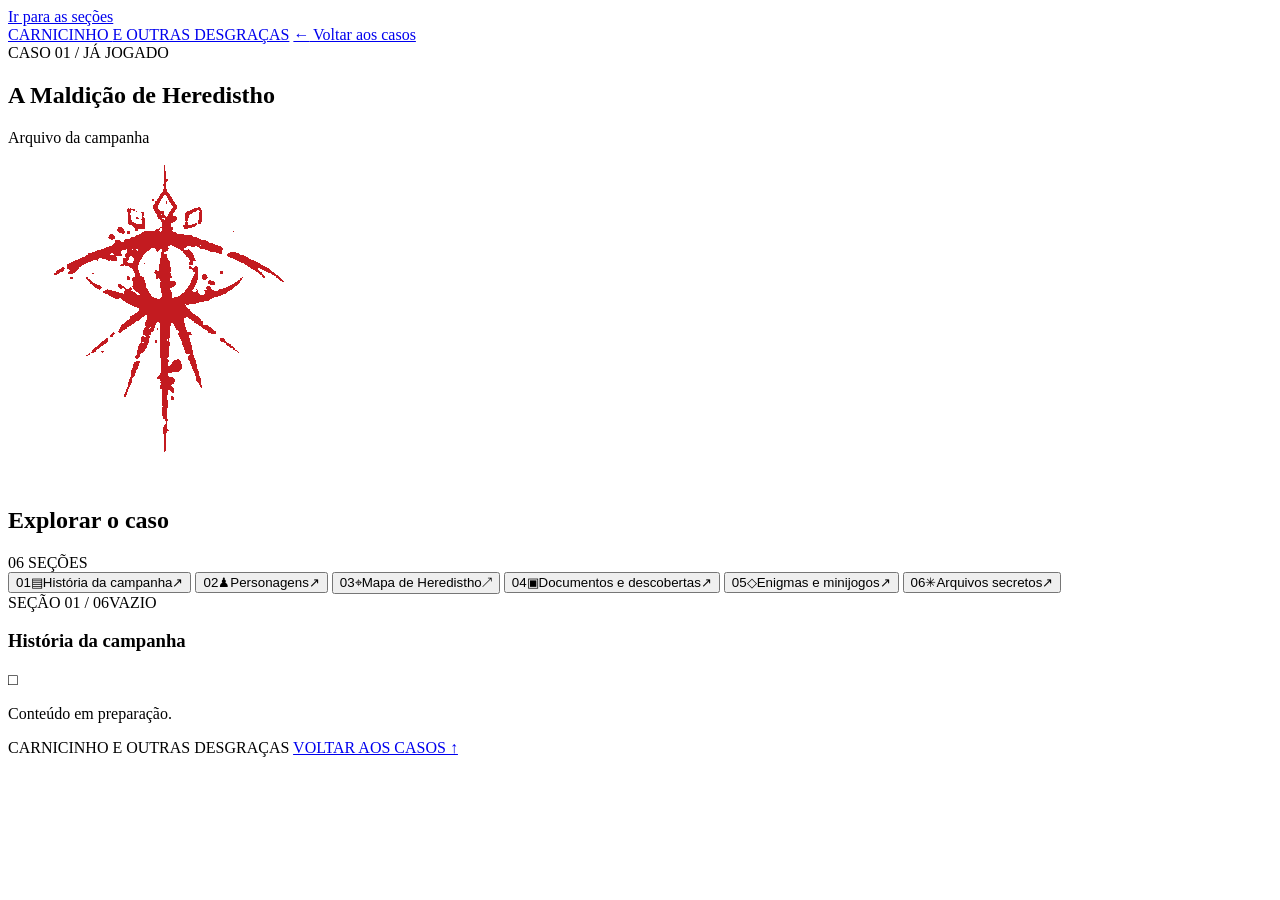
==== heredistho.html @ 61d7c294 "feat: add empty interactive Heredistho sections" ====
<!doctype html>
<html lang="pt-BR">
<head>
  <meta charset="utf-8">
  <meta name="viewport" content="width=device-width,initial-scale=1">
  <meta name="theme-color" content="#080808">
  <meta name="description" content="A Maldição de Heredistho no Carnicinho e Outras Desgraças.">
  <title>A Maldição de Heredistho | Carnicinho e Outras Desgraças</title>
  <link rel="preconnect" href="https://fonts.googleapis.com">
  <link rel="preconnect" href="https://fonts.gstatic.com" crossorigin>
  <link href="https://fonts.googleapis.com/css2?family=DM+Sans:wght@400;500;600;700;800&family=Pixelify+Sans:wght@400;500;600;700&display=swap" rel="stylesheet">
  <link rel="stylesheet" href="heredistho.css?v=1">
  <script src="heredistho.js?v=1" defer></script>
</head>
<body>
<a href="#arquivo" class="skip-link">Ir para as seções</a>
<div class="pixel-pattern" aria-hidden="true"></div>
<div class="site">
  <header class="site-header">
    <a class="brand" href="index.html" aria-label="Carnicinho e Outras Desgraças, página inicial">CARNICINHO <span class="brand-small">E OUTRAS DESGRAÇAS</span></a>
    <a href="index.html#casos" class="back-link"><span aria-hidden="true">←</span> Voltar aos casos</a>
  </header>

  <main>
    <section class="case-hero" aria-labelledby="case-title">
      <div class="case-hero-copy">
        <span class="overline"><span class="red-square" aria-hidden="true"></span> CASO 01 <span class="status-separator">/</span> JÁ JOGADO</span>
        <h1 id="case-title">A Maldição de <span>Heredistho</span></h1>
        <p class="hero-subline">Arquivo da campanha</p>
      </div>
      <div class="case-hero-symbol">
        <img src="[data-uri]" width="303" height="320" alt="Símbolo vermelho de A Maldição de Heredistho">
      </div>
    </section>

    <section class="archive" id="arquivo" aria-labelledby="archive-heading">
      <div class="archive-heading"><h2 id="archive-heading">Explorar o caso</h2><span>06 SEÇÕES</span></div>
      <div class="tabs" role="tablist" aria-label="Áreas de A Maldição de Heredistho">
        <button class="tab" type="button" role="tab" id="tab-historia" aria-controls="panel-historia" aria-selected="true" tabindex="0" data-tab="historia">
          <span class="tab-number">01</span><span class="tab-icon" aria-hidden="true">▤</span><span class="tab-label">História da campanha</span><span class="tab-corner" aria-hidden="true">↗</span>
        </button>
        <button class="tab" type="button" role="tab" id="tab-personagens" aria-controls="panel-personagens" aria-selected="false" tabindex="-1" data-tab="personagens">
          <span class="tab-number">02</span><span class="tab-icon" aria-hidden="true">♟</span><span class="tab-label">Personagens</span><span class="tab-corner" aria-hidden="true">↗</span>
        </button>
        <button class="tab" type="button" role="tab" id="tab-mapa" aria-controls="panel-mapa" aria-selected="false" tabindex="-1" data-tab="mapa">
          <span class="tab-number">03</span><span class="tab-icon" aria-hidden="true">⌖</span><span class="tab-label">Mapa de Heredistho</span><span class="tab-corner" aria-hidden="true">↗</span>
        </button>
        <button class="tab" type="button" role="tab" id="tab-documentos" aria-controls="panel-documentos" aria-selected="false" tabindex="-1" data-tab="documentos">
          <span class="tab-number">04</span><span class="tab-icon" aria-hidden="true">▣</span><span class="tab-label">Documentos e descobertas</span><span class="tab-corner" aria-hidden="true">↗</span>
        </button>
        <button class="tab" type="button" role="tab" id="tab-enigmas" aria-controls="panel-enigmas" aria-selected="false" tabindex="-1" data-tab="enigmas">
          <span class="tab-number">05</span><span class="tab-icon" aria-hidden="true">◇</span><span class="tab-label">Enigmas e minijogos</span><span class="tab-corner" aria-hidden="true">↗</span>
        </button>
        <button class="tab" type="button" role="tab" id="tab-secretos" aria-controls="panel-secretos" aria-selected="false" tabindex="-1" data-tab="secretos">
          <span class="tab-number">06</span><span class="tab-icon" aria-hidden="true">✳</span><span class="tab-label">Arquivos secretos</span><span class="tab-corner" aria-hidden="true">↗</span>
        </button>
      </div>
      <div class="panel-wrap">
      <section class="tab-panel" id="panel-historia" role="tabpanel" tabindex="0" aria-labelledby="tab-historia" >
        <div class="panel-top"><span>SEÇÃO 01 / 06</span><span class="panel-state">VAZIO</span></div>
        <h3>História da campanha</h3>
        <div class="empty-content">
          <span class="empty-glyph" aria-hidden="true">□</span>
          <p>Conteúdo em preparação.</p>
        </div>
      </section>
      <section class="tab-panel" id="panel-personagens" role="tabpanel" tabindex="0" aria-labelledby="tab-personagens" hidden>
        <div class="panel-top"><span>SEÇÃO 02 / 06</span><span class="panel-state">VAZIO</span></div>
        <h3>Personagens</h3>
        <div class="empty-content">
          <span class="empty-glyph" aria-hidden="true">□</span>
          <p>Conteúdo em preparação.</p>
        </div>
      </section>
      <section class="tab-panel" id="panel-mapa" role="tabpanel" tabindex="0" aria-labelledby="tab-mapa" hidden>
        <div class="panel-top"><span>SEÇÃO 03 / 06</span><span class="panel-state">VAZIO</span></div>
        <h3>Mapa de Heredistho</h3>
        <div class="empty-content">
          <span class="empty-glyph" aria-hidden="true">□</span>
          <p>Conteúdo em preparação.</p>
        </div>
      </section>
      <section class="tab-panel" id="panel-documentos" role="tabpanel" tabindex="0" aria-labelledby="tab-documentos" hidden>
        <div class="panel-top"><span>SEÇÃO 04 / 06</span><span class="panel-state">VAZIO</span></div>
        <h3>Documentos e descobertas</h3>
        <div class="empty-content">
          <span class="empty-glyph" aria-hidden="true">□</span>
          <p>Conteúdo em preparação.</p>
        </div>
      </section>
      <section class="tab-panel" id="panel-enigmas" role="tabpanel" tabindex="0" aria-labelledby="tab-enigmas" hidden>
        <div class="panel-top"><span>SEÇÃO 05 / 06</span><span class="panel-state">VAZIO</span></div>
        <h3>Enigmas e minijogos</h3>
        <div class="empty-content">
          <span class="empty-glyph" aria-hidden="true">□</span>
          <p>Conteúdo em preparação.</p>
        </div>
      </section>
      <section class="tab-panel" id="panel-secretos" role="tabpanel" tabindex="0" aria-labelledby="tab-secretos" hidden>
        <div class="panel-top"><span>SEÇÃO 06 / 06</span><span class="panel-state">VAZIO</span></div>
        <h3>Arquivos secretos</h3>
        <div class="empty-content">
          <span class="empty-glyph" aria-hidden="true">□</span>
          <p>Conteúdo em preparação.</p>
        </div>
      </section>
      </div>
    </section>
  </main>

  <footer class="site-footer">
    <span>CARNICINHO E OUTRAS DESGRAÇAS</span>
    <a href="index.html#casos">VOLTAR AOS CASOS ↑</a>
  </footer>
</div>
</body>
</html>
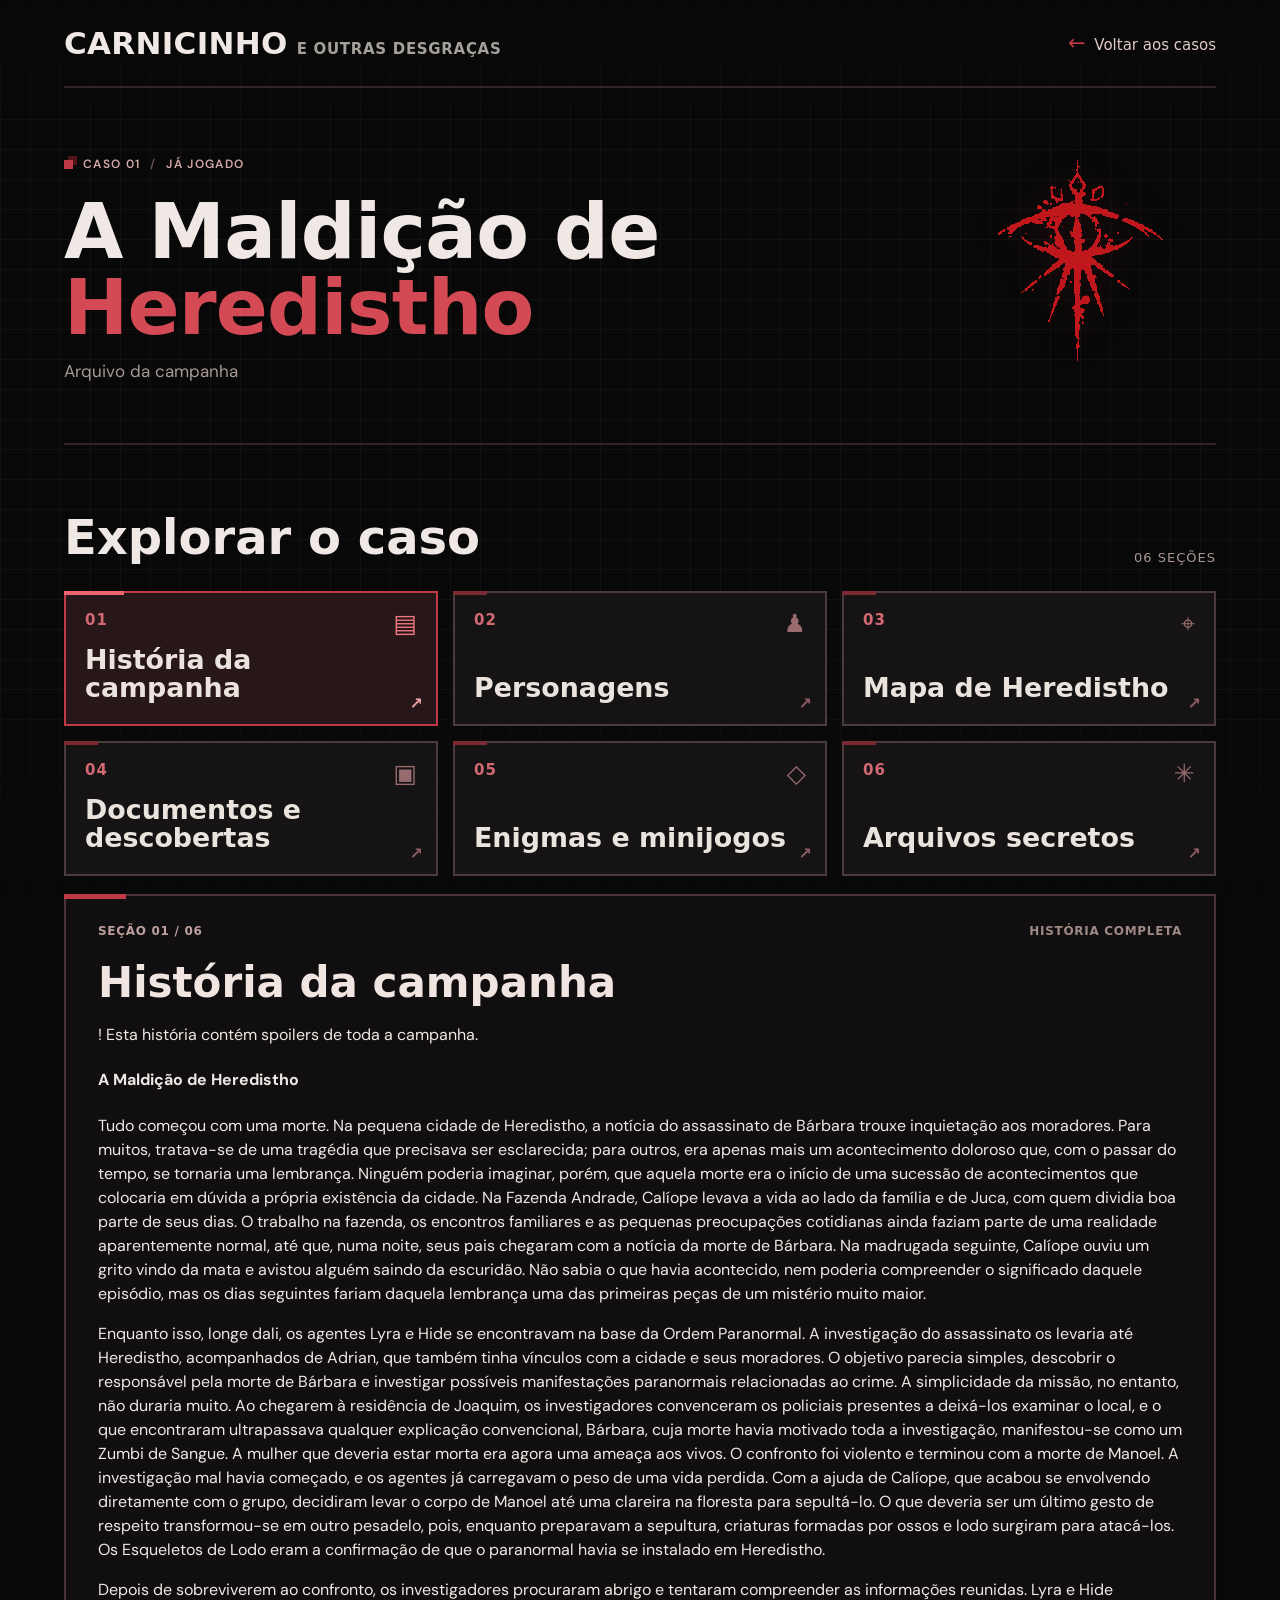
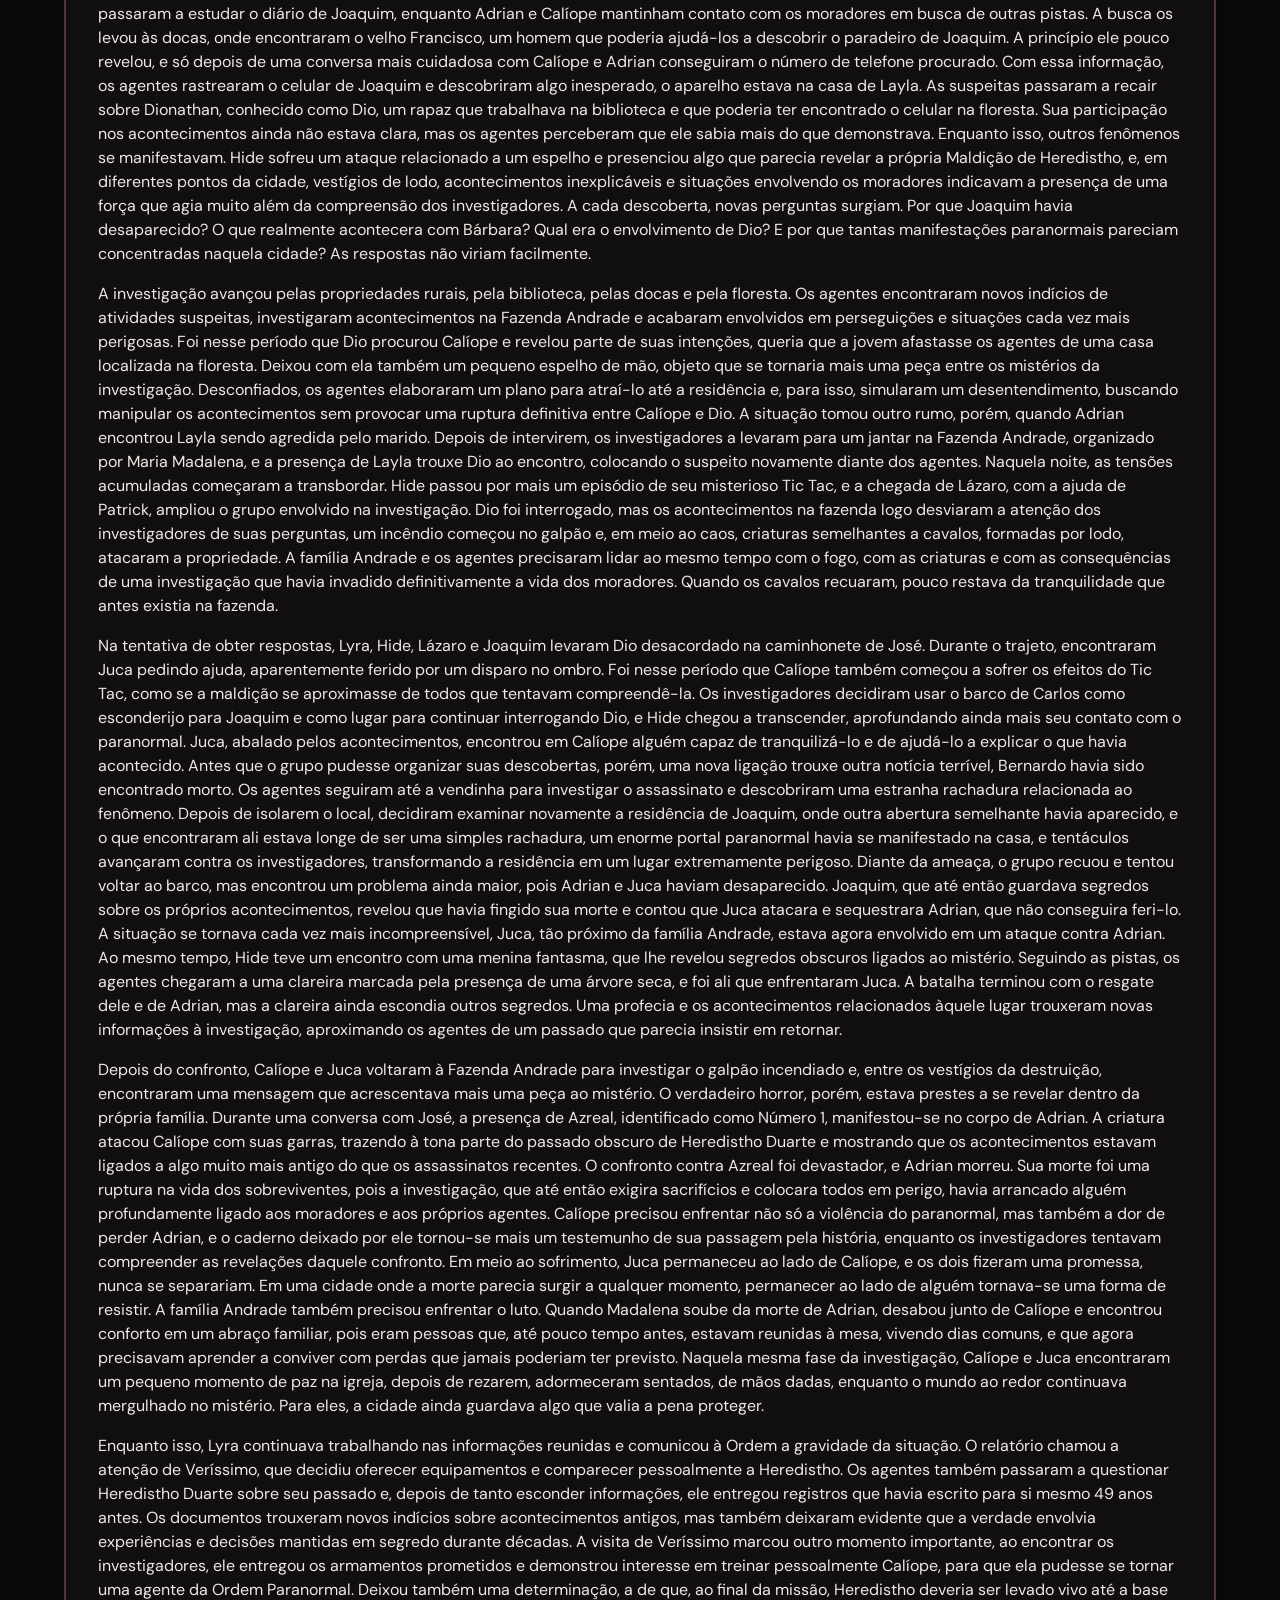
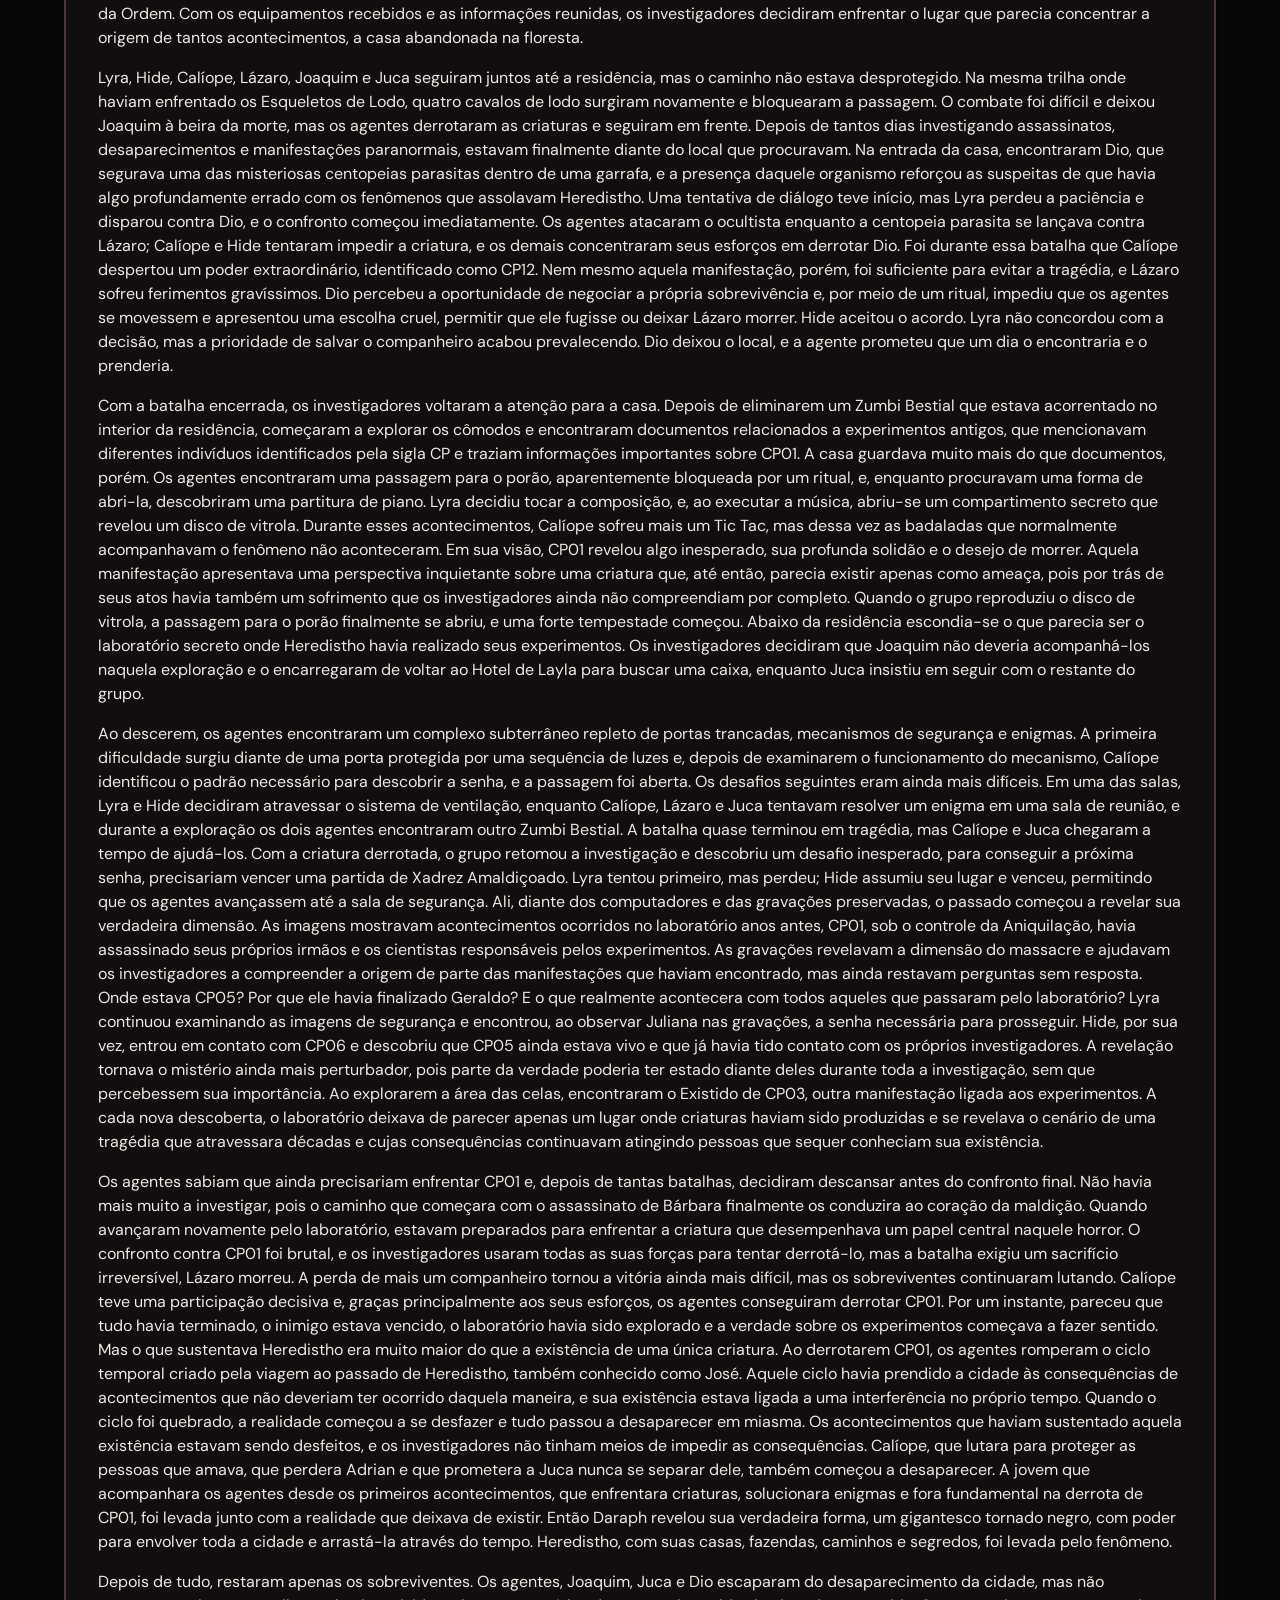
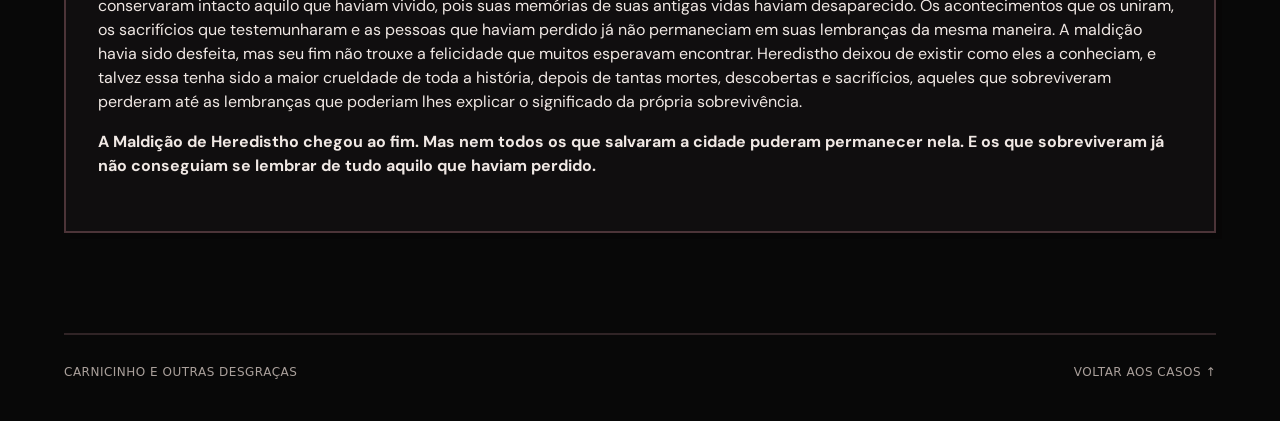
==== commit 964e23e7: "content: publish refined complete Heredistho story with commas instead of colons" ====
--- a/heredistho.html
+++ b/heredistho.html
@@ -9,7 +9,7 @@
   <link rel="preconnect" href="https://fonts.googleapis.com">
   <link rel="preconnect" href="https://fonts.gstatic.com" crossorigin>
   <link href="https://fonts.googleapis.com/css2?family=DM+Sans:wght@400;500;600;700;800&family=Pixelify+Sans:wght@400;500;600;700&display=swap" rel="stylesheet">
-  <link rel="stylesheet" href="heredistho.css?v=1">
+  <link rel="stylesheet" href="heredistho.css?v=2">
   <script src="heredistho.js?v=1" defer></script>
 </head>
 <body>
@@ -56,13 +56,26 @@
         </button>
       </div>
       <div class="panel-wrap">
-      <section class="tab-panel" id="panel-historia" role="tabpanel" tabindex="0" aria-labelledby="tab-historia" >
-        <div class="panel-top"><span>SEÇÃO 01 / 06</span><span class="panel-state">VAZIO</span></div>
+      <section class="tab-panel story-panel" id="panel-historia" role="tabpanel" tabindex="0" aria-labelledby="tab-historia">
+        <div class="panel-top"><span>SEÇÃO 01 / 06</span><span class="panel-state story-state">HISTÓRIA COMPLETA</span></div>
         <h3>História da campanha</h3>
-        <div class="empty-content">
-          <span class="empty-glyph" aria-hidden="true">□</span>
-          <p>Conteúdo em preparação.</p>
-        </div>
+        <div class="story-note"><span aria-hidden="true">!</span> Esta história contém spoilers de toda a campanha.</div>
+        <article class="story-article" aria-label="Narrativa completa de A Maldição de Heredistho">
+          <h4 class="story-title">A Maldição de Heredistho</h4>
+          <p>Tudo começou com uma morte. Na pequena cidade de Heredistho, a notícia do assassinato de Bárbara trouxe inquietação aos moradores. Para muitos, tratava-se de uma tragédia que precisava ser esclarecida; para outros, era apenas mais um acontecimento doloroso que, com o passar do tempo, se tornaria uma lembrança. Ninguém poderia imaginar, porém, que aquela morte era o início de uma sucessão de acontecimentos que colocaria em dúvida a própria existência da cidade. Na Fazenda Andrade, Calíope levava a vida ao lado da família e de Juca, com quem dividia boa parte de seus dias. O trabalho na fazenda, os encontros familiares e as pequenas preocupações cotidianas ainda faziam parte de uma realidade aparentemente normal, até que, numa noite, seus pais chegaram com a notícia da morte de Bárbara. Na madrugada seguinte, Calíope ouviu um grito vindo da mata e avistou alguém saindo da escuridão. Não sabia o que havia acontecido, nem poderia compreender o significado daquele episódio, mas os dias seguintes fariam daquela lembrança uma das primeiras peças de um mistério muito maior.</p>
+          <p>Enquanto isso, longe dali, os agentes Lyra e Hide se encontravam na base da Ordem Paranormal. A investigação do assassinato os levaria até Heredistho, acompanhados de Adrian, que também tinha vínculos com a cidade e seus moradores. O objetivo parecia simples, descobrir o responsável pela morte de Bárbara e investigar possíveis manifestações paranormais relacionadas ao crime. A simplicidade da missão, no entanto, não duraria muito. Ao chegarem à residência de Joaquim, os investigadores convenceram os policiais presentes a deixá-los examinar o local, e o que encontraram ultrapassava qualquer explicação convencional, Bárbara, cuja morte havia motivado toda a investigação, manifestou-se como um Zumbi de Sangue. A mulher que deveria estar morta era agora uma ameaça aos vivos. O confronto foi violento e terminou com a morte de Manoel. A investigação mal havia começado, e os agentes já carregavam o peso de uma vida perdida. Com a ajuda de Calíope, que acabou se envolvendo diretamente com o grupo, decidiram levar o corpo de Manoel até uma clareira na floresta para sepultá-lo. O que deveria ser um último gesto de respeito transformou-se em outro pesadelo, pois, enquanto preparavam a sepultura, criaturas formadas por ossos e lodo surgiram para atacá-los. Os Esqueletos de Lodo eram a confirmação de que o paranormal havia se instalado em Heredistho.</p>
+          <p>Depois de sobreviverem ao confronto, os investigadores procuraram abrigo e tentaram compreender as informações reunidas. Lyra e Hide passaram a estudar o diário de Joaquim, enquanto Adrian e Calíope mantinham contato com os moradores em busca de outras pistas. A busca os levou às docas, onde encontraram o velho Francisco, um homem que poderia ajudá-los a descobrir o paradeiro de Joaquim. A princípio ele pouco revelou, e só depois de uma conversa mais cuidadosa com Calíope e Adrian conseguiram o número de telefone procurado. Com essa informação, os agentes rastrearam o celular de Joaquim e descobriram algo inesperado, o aparelho estava na casa de Layla. As suspeitas passaram a recair sobre Dionathan, conhecido como Dio, um rapaz que trabalhava na biblioteca e que poderia ter encontrado o celular na floresta. Sua participação nos acontecimentos ainda não estava clara, mas os agentes perceberam que ele sabia mais do que demonstrava. Enquanto isso, outros fenômenos se manifestavam. Hide sofreu um ataque relacionado a um espelho e presenciou algo que parecia revelar a própria Maldição de Heredistho, e, em diferentes pontos da cidade, vestígios de lodo, acontecimentos inexplicáveis e situações envolvendo os moradores indicavam a presença de uma força que agia muito além da compreensão dos investigadores. A cada descoberta, novas perguntas surgiam. Por que Joaquim havia desaparecido? O que realmente acontecera com Bárbara? Qual era o envolvimento de Dio? E por que tantas manifestações paranormais pareciam concentradas naquela cidade? As respostas não viriam facilmente.</p>
+          <p>A investigação avançou pelas propriedades rurais, pela biblioteca, pelas docas e pela floresta. Os agentes encontraram novos indícios de atividades suspeitas, investigaram acontecimentos na Fazenda Andrade e acabaram envolvidos em perseguições e situações cada vez mais perigosas. Foi nesse período que Dio procurou Calíope e revelou parte de suas intenções, queria que a jovem afastasse os agentes de uma casa localizada na floresta. Deixou com ela também um pequeno espelho de mão, objeto que se tornaria mais uma peça entre os mistérios da investigação. Desconfiados, os agentes elaboraram um plano para atraí-lo até a residência e, para isso, simularam um desentendimento, buscando manipular os acontecimentos sem provocar uma ruptura definitiva entre Calíope e Dio. A situação tomou outro rumo, porém, quando Adrian encontrou Layla sendo agredida pelo marido. Depois de intervirem, os investigadores a levaram para um jantar na Fazenda Andrade, organizado por Maria Madalena, e a presença de Layla trouxe Dio ao encontro, colocando o suspeito novamente diante dos agentes. Naquela noite, as tensões acumuladas começaram a transbordar. Hide passou por mais um episódio de seu misterioso Tic Tac, e a chegada de Lázaro, com a ajuda de Patrick, ampliou o grupo envolvido na investigação. Dio foi interrogado, mas os acontecimentos na fazenda logo desviaram a atenção dos investigadores de suas perguntas, um incêndio começou no galpão e, em meio ao caos, criaturas semelhantes a cavalos, formadas por lodo, atacaram a propriedade. A família Andrade e os agentes precisaram lidar ao mesmo tempo com o fogo, com as criaturas e com as consequências de uma investigação que havia invadido definitivamente a vida dos moradores. Quando os cavalos recuaram, pouco restava da tranquilidade que antes existia na fazenda.</p>
+          <p>Na tentativa de obter respostas, Lyra, Hide, Lázaro e Joaquim levaram Dio desacordado na caminhonete de José. Durante o trajeto, encontraram Juca pedindo ajuda, aparentemente ferido por um disparo no ombro. Foi nesse período que Calíope também começou a sofrer os efeitos do Tic Tac, como se a maldição se aproximasse de todos que tentavam compreendê-la. Os investigadores decidiram usar o barco de Carlos como esconderijo para Joaquim e como lugar para continuar interrogando Dio, e Hide chegou a transcender, aprofundando ainda mais seu contato com o paranormal. Juca, abalado pelos acontecimentos, encontrou em Calíope alguém capaz de tranquilizá-lo e de ajudá-lo a explicar o que havia acontecido. Antes que o grupo pudesse organizar suas descobertas, porém, uma nova ligação trouxe outra notícia terrível, Bernardo havia sido encontrado morto. Os agentes seguiram até a vendinha para investigar o assassinato e descobriram uma estranha rachadura relacionada ao fenômeno. Depois de isolarem o local, decidiram examinar novamente a residência de Joaquim, onde outra abertura semelhante havia aparecido, e o que encontraram ali estava longe de ser uma simples rachadura, um enorme portal paranormal havia se manifestado na casa, e tentáculos avançaram contra os investigadores, transformando a residência em um lugar extremamente perigoso. Diante da ameaça, o grupo recuou e tentou voltar ao barco, mas encontrou um problema ainda maior, pois Adrian e Juca haviam desaparecido. Joaquim, que até então guardava segredos sobre os próprios acontecimentos, revelou que havia fingido sua morte e contou que Juca atacara e sequestrara Adrian, que não conseguira feri-lo. A situação se tornava cada vez mais incompreensível, Juca, tão próximo da família Andrade, estava agora envolvido em um ataque contra Adrian. Ao mesmo tempo, Hide teve um encontro com uma menina fantasma, que lhe revelou segredos obscuros ligados ao mistério. Seguindo as pistas, os agentes chegaram a uma clareira marcada pela presença de uma árvore seca, e foi ali que enfrentaram Juca. A batalha terminou com o resgate dele e de Adrian, mas a clareira ainda escondia outros segredos. Uma profecia e os acontecimentos relacionados àquele lugar trouxeram novas informações à investigação, aproximando os agentes de um passado que parecia insistir em retornar.</p>
+          <p>Depois do confronto, Calíope e Juca voltaram à Fazenda Andrade para investigar o galpão incendiado e, entre os vestígios da destruição, encontraram uma mensagem que acrescentava mais uma peça ao mistério. O verdadeiro horror, porém, estava prestes a se revelar dentro da própria família. Durante uma conversa com José, a presença de Azreal, identificado como Número 1, manifestou-se no corpo de Adrian. A criatura atacou Calíope com suas garras, trazendo à tona parte do passado obscuro de Heredistho Duarte e mostrando que os acontecimentos estavam ligados a algo muito mais antigo do que os assassinatos recentes. O confronto contra Azreal foi devastador, e Adrian morreu. Sua morte foi uma ruptura na vida dos sobreviventes, pois a investigação, que até então exigira sacrifícios e colocara todos em perigo, havia arrancado alguém profundamente ligado aos moradores e aos próprios agentes. Calíope precisou enfrentar não só a violência do paranormal, mas também a dor de perder Adrian, e o caderno deixado por ele tornou-se mais um testemunho de sua passagem pela história, enquanto os investigadores tentavam compreender as revelações daquele confronto. Em meio ao sofrimento, Juca permaneceu ao lado de Calíope, e os dois fizeram uma promessa, nunca se separariam. Em uma cidade onde a morte parecia surgir a qualquer momento, permanecer ao lado de alguém tornava-se uma forma de resistir. A família Andrade também precisou enfrentar o luto. Quando Madalena soube da morte de Adrian, desabou junto de Calíope e encontrou conforto em um abraço familiar, pois eram pessoas que, até pouco tempo antes, estavam reunidas à mesa, vivendo dias comuns, e que agora precisavam aprender a conviver com perdas que jamais poderiam ter previsto. Naquela mesma fase da investigação, Calíope e Juca encontraram um pequeno momento de paz na igreja, depois de rezarem, adormeceram sentados, de mãos dadas, enquanto o mundo ao redor continuava mergulhado no mistério. Para eles, a cidade ainda guardava algo que valia a pena proteger.</p>
+          <p>Enquanto isso, Lyra continuava trabalhando nas informações reunidas e comunicou à Ordem a gravidade da situação. O relatório chamou a atenção de Veríssimo, que decidiu oferecer equipamentos e comparecer pessoalmente a Heredistho. Os agentes também passaram a questionar Heredistho Duarte sobre seu passado e, depois de tanto esconder informações, ele entregou registros que havia escrito para si mesmo 49 anos antes. Os documentos trouxeram novos indícios sobre acontecimentos antigos, mas também deixaram evidente que a verdade envolvia experiências e decisões mantidas em segredo durante décadas. A visita de Veríssimo marcou outro momento importante, ao encontrar os investigadores, ele entregou os armamentos prometidos e demonstrou interesse em treinar pessoalmente Calíope, para que ela pudesse se tornar uma agente da Ordem Paranormal. Deixou também uma determinação, a de que, ao final da missão, Heredistho deveria ser levado vivo até a base da Ordem. Com os equipamentos recebidos e as informações reunidas, os investigadores decidiram enfrentar o lugar que parecia concentrar a origem de tantos acontecimentos, a casa abandonada na floresta.</p>
+          <p>Lyra, Hide, Calíope, Lázaro, Joaquim e Juca seguiram juntos até a residência, mas o caminho não estava desprotegido. Na mesma trilha onde haviam enfrentado os Esqueletos de Lodo, quatro cavalos de lodo surgiram novamente e bloquearam a passagem. O combate foi difícil e deixou Joaquim à beira da morte, mas os agentes derrotaram as criaturas e seguiram em frente. Depois de tantos dias investigando assassinatos, desaparecimentos e manifestações paranormais, estavam finalmente diante do local que procuravam. Na entrada da casa, encontraram Dio, que segurava uma das misteriosas centopeias parasitas dentro de uma garrafa, e a presença daquele organismo reforçou as suspeitas de que havia algo profundamente errado com os fenômenos que assolavam Heredistho. Uma tentativa de diálogo teve início, mas Lyra perdeu a paciência e disparou contra Dio, e o confronto começou imediatamente. Os agentes atacaram o ocultista enquanto a centopeia parasita se lançava contra Lázaro; Calíope e Hide tentaram impedir a criatura, e os demais concentraram seus esforços em derrotar Dio. Foi durante essa batalha que Calíope despertou um poder extraordinário, identificado como CP12. Nem mesmo aquela manifestação, porém, foi suficiente para evitar a tragédia, e Lázaro sofreu ferimentos gravíssimos. Dio percebeu a oportunidade de negociar a própria sobrevivência e, por meio de um ritual, impediu que os agentes se movessem e apresentou uma escolha cruel, permitir que ele fugisse ou deixar Lázaro morrer. Hide aceitou o acordo. Lyra não concordou com a decisão, mas a prioridade de salvar o companheiro acabou prevalecendo. Dio deixou o local, e a agente prometeu que um dia o encontraria e o prenderia.</p>
+          <p>Com a batalha encerrada, os investigadores voltaram a atenção para a casa. Depois de eliminarem um Zumbi Bestial que estava acorrentado no interior da residência, começaram a explorar os cômodos e encontraram documentos relacionados a experimentos antigos, que mencionavam diferentes indivíduos identificados pela sigla CP e traziam informações importantes sobre CP01. A casa guardava muito mais do que documentos, porém. Os agentes encontraram uma passagem para o porão, aparentemente bloqueada por um ritual, e, enquanto procuravam uma forma de abri-la, descobriram uma partitura de piano. Lyra decidiu tocar a composição, e, ao executar a música, abriu-se um compartimento secreto que revelou um disco de vitrola. Durante esses acontecimentos, Calíope sofreu mais um Tic Tac, mas dessa vez as badaladas que normalmente acompanhavam o fenômeno não aconteceram. Em sua visão, CP01 revelou algo inesperado, sua profunda solidão e o desejo de morrer. Aquela manifestação apresentava uma perspectiva inquietante sobre uma criatura que, até então, parecia existir apenas como ameaça, pois por trás de seus atos havia também um sofrimento que os investigadores ainda não compreendiam por completo. Quando o grupo reproduziu o disco de vitrola, a passagem para o porão finalmente se abriu, e uma forte tempestade começou. Abaixo da residência escondia-se o que parecia ser o laboratório secreto onde Heredistho havia realizado seus experimentos. Os investigadores decidiram que Joaquim não deveria acompanhá-los naquela exploração e o encarregaram de voltar ao Hotel de Layla para buscar uma caixa, enquanto Juca insistiu em seguir com o restante do grupo.</p>
+          <p>Ao descerem, os agentes encontraram um complexo subterrâneo repleto de portas trancadas, mecanismos de segurança e enigmas. A primeira dificuldade surgiu diante de uma porta protegida por uma sequência de luzes e, depois de examinarem o funcionamento do mecanismo, Calíope identificou o padrão necessário para descobrir a senha, e a passagem foi aberta. Os desafios seguintes eram ainda mais difíceis. Em uma das salas, Lyra e Hide decidiram atravessar o sistema de ventilação, enquanto Calíope, Lázaro e Juca tentavam resolver um enigma em uma sala de reunião, e durante a exploração os dois agentes encontraram outro Zumbi Bestial. A batalha quase terminou em tragédia, mas Calíope e Juca chegaram a tempo de ajudá-los. Com a criatura derrotada, o grupo retomou a investigação e descobriu um desafio inesperado, para conseguir a próxima senha, precisariam vencer uma partida de Xadrez Amaldiçoado. Lyra tentou primeiro, mas perdeu; Hide assumiu seu lugar e venceu, permitindo que os agentes avançassem até a sala de segurança. Ali, diante dos computadores e das gravações preservadas, o passado começou a revelar sua verdadeira dimensão. As imagens mostravam acontecimentos ocorridos no laboratório anos antes, CP01, sob o controle da Aniquilação, havia assassinado seus próprios irmãos e os cientistas responsáveis pelos experimentos. As gravações revelavam a dimensão do massacre e ajudavam os investigadores a compreender a origem de parte das manifestações que haviam encontrado, mas ainda restavam perguntas sem resposta. Onde estava CP05? Por que ele havia finalizado Geraldo? E o que realmente acontecera com todos aqueles que passaram pelo laboratório? Lyra continuou examinando as imagens de segurança e encontrou, ao observar Juliana nas gravações, a senha necessária para prosseguir. Hide, por sua vez, entrou em contato com CP06 e descobriu que CP05 ainda estava vivo e que já havia tido contato com os próprios investigadores. A revelação tornava o mistério ainda mais perturbador, pois parte da verdade poderia ter estado diante deles durante toda a investigação, sem que percebessem sua importância. Ao explorarem a área das celas, encontraram o Existido de CP03, outra manifestação ligada aos experimentos. A cada nova descoberta, o laboratório deixava de parecer apenas um lugar onde criaturas haviam sido produzidas e se revelava o cenário de uma tragédia que atravessara décadas e cujas consequências continuavam atingindo pessoas que sequer conheciam sua existência.</p>
+          <p>Os agentes sabiam que ainda precisariam enfrentar CP01 e, depois de tantas batalhas, decidiram descansar antes do confronto final. Não havia mais muito a investigar, pois o caminho que começara com o assassinato de Bárbara finalmente os conduzira ao coração da maldição. Quando avançaram novamente pelo laboratório, estavam preparados para enfrentar a criatura que desempenhava um papel central naquele horror. O confronto contra CP01 foi brutal, e os investigadores usaram todas as suas forças para tentar derrotá-lo, mas a batalha exigiu um sacrifício irreversível, Lázaro morreu. A perda de mais um companheiro tornou a vitória ainda mais difícil, mas os sobreviventes continuaram lutando. Calíope teve uma participação decisiva e, graças principalmente aos seus esforços, os agentes conseguiram derrotar CP01. Por um instante, pareceu que tudo havia terminado, o inimigo estava vencido, o laboratório havia sido explorado e a verdade sobre os experimentos começava a fazer sentido. Mas o que sustentava Heredistho era muito maior do que a existência de uma única criatura. Ao derrotarem CP01, os agentes romperam o ciclo temporal criado pela viagem ao passado de Heredistho, também conhecido como José. Aquele ciclo havia prendido a cidade às consequências de acontecimentos que não deveriam ter ocorrido daquela maneira, e sua existência estava ligada a uma interferência no próprio tempo. Quando o ciclo foi quebrado, a realidade começou a se desfazer e tudo passou a desaparecer em miasma. Os acontecimentos que haviam sustentado aquela existência estavam sendo desfeitos, e os investigadores não tinham meios de impedir as consequências. Calíope, que lutara para proteger as pessoas que amava, que perdera Adrian e que prometera a Juca nunca se separar dele, também começou a desaparecer. A jovem que acompanhara os agentes desde os primeiros acontecimentos, que enfrentara criaturas, solucionara enigmas e fora fundamental na derrota de CP01, foi levada junto com a realidade que deixava de existir. Então Daraph revelou sua verdadeira forma, um gigantesco tornado negro, com poder para envolver toda a cidade e arrastá-la através do tempo. Heredistho, com suas casas, fazendas, caminhos e segredos, foi levada pelo fenômeno.</p>
+          <p>Depois de tudo, restaram apenas os sobreviventes. Os agentes, Joaquim, Juca e Dio escaparam do desaparecimento da cidade, mas não conservaram intacto aquilo que haviam vivido, pois suas memórias de suas antigas vidas haviam desaparecido. Os acontecimentos que os uniram, os sacrifícios que testemunharam e as pessoas que haviam perdido já não permaneciam em suas lembranças da mesma maneira. A maldição havia sido desfeita, mas seu fim não trouxe a felicidade que muitos esperavam encontrar. Heredistho deixou de existir como eles a conheciam, e talvez essa tenha sido a maior crueldade de toda a história, depois de tantas mortes, descobertas e sacrifícios, aqueles que sobreviveram perderam até as lembranças que poderiam lhes explicar o significado da própria sobrevivência.</p>
+          <p class="story-ending"><strong>A Maldição de Heredistho chegou ao fim. Mas nem todos os que salvaram a cidade puderam permanecer nela. E os que sobreviveram já não conseguiam se lembrar de tudo aquilo que haviam perdido.</strong></p>
+        </article>
       </section>
       <section class="tab-panel" id="panel-personagens" role="tabpanel" tabindex="0" aria-labelledby="tab-personagens" hidden>
         <div class="panel-top"><span>SEÇÃO 02 / 06</span><span class="panel-state">VAZIO</span></div>
--- a/heredistho.css
+++ b/heredistho.css
@@ -0,0 +1,121 @@
+:root{
+  color-scheme:dark;
+  --bg:#080808;
+  --surface:#141111;
+  --surface-high:#201719;
+  --text:#f0e8e4;
+  --muted:#b5a9a2;
+  --border:#403235;
+  --red:#c03946;
+  --pixel:"Pixelify Sans",system-ui,sans-serif;
+  --body:"DM Sans",Arial,sans-serif;
+}
+*{box-sizing:border-box}
+html{scroll-behavior:smooth}
+body{min-width:320px;margin:0;background:var(--bg);color:var(--text);font-family:var(--body);line-height:1.5}
+button,a{-webkit-tap-highlight-color:transparent}
+button{font:inherit}
+a{color:inherit;text-decoration:none}
+a:focus-visible,button:focus-visible,[tabindex="0"]:focus-visible{outline:2px solid #ffa8a8;outline-offset:4px}
+[hidden]{display:none!important}
+.skip-link{position:absolute;top:-90px;left:20px;background:#fff;color:#000;padding:12px;z-index:20}
+.skip-link:focus{top:12px}
+.pixel-pattern{
+  pointer-events:none;position:fixed;z-index:0;inset:0;opacity:.4;
+  background-image:
+    linear-gradient(90deg,#242020 1px,transparent 1px),
+    linear-gradient(0deg,#242020 1px,transparent 1px);
+  background-size:30px 30px;
+  mask-image:linear-gradient(to bottom,transparent,#000 15%,#000 75%,transparent);
+}
+.site{position:relative;z-index:1;max-width:1400px;padding:0 clamp(20px,5vw,76px);margin:auto}
+.site-header{height:88px;display:flex;justify-content:space-between;align-items:center;gap:20px;border-bottom:2px solid #302426}
+.brand{display:inline-flex;flex-wrap:wrap;gap:7px 9px;align-items:baseline;font:700 clamp(22px,2.6vw,31px) var(--pixel);letter-spacing:.3px}
+.brand-small{font-size:clamp(11px,1.2vw,15px);color:#a6a09a;letter-spacing:.7px}
+.back-link{color:#dfcac6;font:500 15px var(--pixel);white-space:nowrap;transition:color .2s}
+.back-link:hover{color:#fff}
+.back-link span{font-size:21px;color:var(--red);margin-right:4px}
+.case-hero{padding:66px 0 59px;border-bottom:2px solid #302426;display:grid;grid-template-columns:minmax(0,1fr) minmax(150px,285px);gap:32px;align-items:center;min-height:340px}
+.case-hero-copy{min-width:0}
+.overline{display:flex;align-items:center;gap:10px;font:600 12px var(--body);letter-spacing:1.3px;color:#d3a9aa}
+.red-square{width:9px;height:9px;display:inline-block;box-shadow:4px -4px #53141d;background:var(--red)}
+.status-separator{color:#655156}
+.case-hero h1{font:700 clamp(45px,6vw,81px)/.98 var(--pixel);letter-spacing:-.8px;margin:22px 0 15px;max-width:780px}
+.case-hero h1 span{display:block;color:#d34a54}
+.hero-subline{font:400 17px var(--body);margin:0;color:#a99a96}
+.case-hero-symbol{display:flex;align-items:center;justify-content:center;min-height:220px}
+.case-hero-symbol img{display:block;max-width:100%;width:auto;height:230px;object-fit:contain;image-rendering:pixelated;filter:drop-shadow(0 0 18px #b8242826)}
+.archive{padding:64px 0 100px;scroll-margin-top:16px}
+.archive-heading{display:flex;justify-content:space-between;align-items:end;gap:15px;margin-bottom:26px}
+.archive-heading h2{font:700 clamp(31px,4vw,48px) var(--pixel);margin:0}
+.archive-heading>span{font:500 13px var(--pixel);letter-spacing:1px;color:#aa9693}
+.tabs{display:grid;grid-template-columns:repeat(3,minmax(0,1fr));gap:15px}
+.tab{
+  text-align:left;position:relative;min-height:135px;padding:18px 19px 22px;
+  cursor:pointer;display:grid;grid-template-columns:1fr auto;grid-template-rows:auto 1fr;
+  gap:9px 14px;border:2px solid #4c3b3c;background:#151313;color:#ebe3dd;
+  transition:border-color .2s,background .2s,transform .2s;
+}
+.tab::before{content:"";width:34px;height:4px;position:absolute;left:-2px;top:-2px;background:#7b2932}
+.tab:hover{border-color:#a54850;transform:translateY(-2px);background:#21191b}
+.tab[aria-selected="true"]{background:#281719;border-color:#c03946}
+.tab[aria-selected="true"]::before{background:#ec6570;width:60px}
+.tab-number{color:#d26973;font:600 15px var(--pixel);letter-spacing:1px}
+.tab-icon{color:#986b6f;font:500 25px/1 var(--pixel);justify-self:end}
+.tab[aria-selected="true"] .tab-icon{color:#ee7780}
+.tab-label{font:600 clamp(20px,2.1vw,27px)/1.05 var(--pixel);align-self:end;grid-column:1/-1;max-width:95%}
+.tab-corner{position:absolute;right:13px;bottom:11px;color:#8d5e63;font:600 16px var(--pixel)}
+.tab[aria-selected="true"] .tab-corner{color:#f0a3a6}
+.panel-wrap{margin-top:18px}
+.tab-panel{
+  position:relative;border:2px solid #4c3438;background:#100e0f;min-height:290px;
+  padding:28px 32px 37px;box-shadow:6px 6px 0 #070606;
+}
+.tab-panel::before{content:"";position:absolute;top:-2px;left:-2px;width:62px;height:5px;background:var(--red)}
+.panel-top{display:flex;align-items:center;justify-content:space-between;gap:12px;color:#bd9f9c;font:600 12px var(--pixel);letter-spacing:.7px}
+.panel-state{color:#9f8985}
+.tab-panel h3{font:600 clamp(28px,4vw,42px) var(--pixel);margin:20px 0 16px;color:#f1e5e2}
+.empty-content{
+  margin-top:26px;min-height:125px;border:2px dashed #443436;
+  display:flex;align-items:center;justify-content:center;gap:18px;color:#bbaaa4;
+  background:repeating-linear-gradient(90deg,#181313 0 16px,#151111 16px 32px);
+}
+.empty-content p{font:500 15px var(--body);margin:0}
+.empty-glyph{font:600 30px var(--pixel);color:#90505a}
+.site-footer{border-top:2px solid #302426;padding:30px 0 42px;display:flex;justify-content:space-between;flex-wrap:wrap;gap:15px;font:500 12px var(--pixel);color:#aaa09b;letter-spacing:.5px}
+.site-footer a:hover{color:#fff}
+@media(max-width:940px){
+  .tabs{grid-template-columns:repeat(2,minmax(0,1fr))}
+  .tab-label{font-size:25px}
+  .case-hero{grid-template-columns:1fr 195px}
+  .case-hero-symbol img{height:195px}
+}
+@media(max-width:640px){
+  .site{padding:0 20px}
+  .site-header{height:92px}
+  .brand{max-width:175px}
+  .brand-small{font-size:12px}
+  .back-link{font-size:13px}
+  .case-hero{padding:47px 0;grid-template-columns:1fr;gap:12px}
+  .case-hero h1{font-size:clamp(42px,10vw,66px)}
+  .case-hero-symbol{min-height:125px}
+  .case-hero-symbol img{height:125px}
+  .archive{padding:49px 0 68px}
+  .tabs{gap:10px}
+  .tab{min-height:115px;padding:15px 12px 18px}
+  .tab-label{font-size:clamp(18px,4.5vw,25px)}
+  .tab-icon{font-size:21px}
+  .tab-corner{display:none}
+  .tab-panel{padding:22px 18px 24px;min-height:250px}
+  .empty-content{padding:20px;gap:12px;text-align:center}
+  .empty-content p{font-size:14px}
+}
+@media(max-width:385px){
+  .tabs{grid-template-columns:1fr}
+  .tab{min-height:91px}
+  .tab-label{font-size:24px}
+}
+@media(prefers-reduced-motion:reduce){
+  html{scroll-behavior:auto}
+  *,*::before,*::after{animation-duration:.01ms!important;transition-duration:.01ms!important}
+}
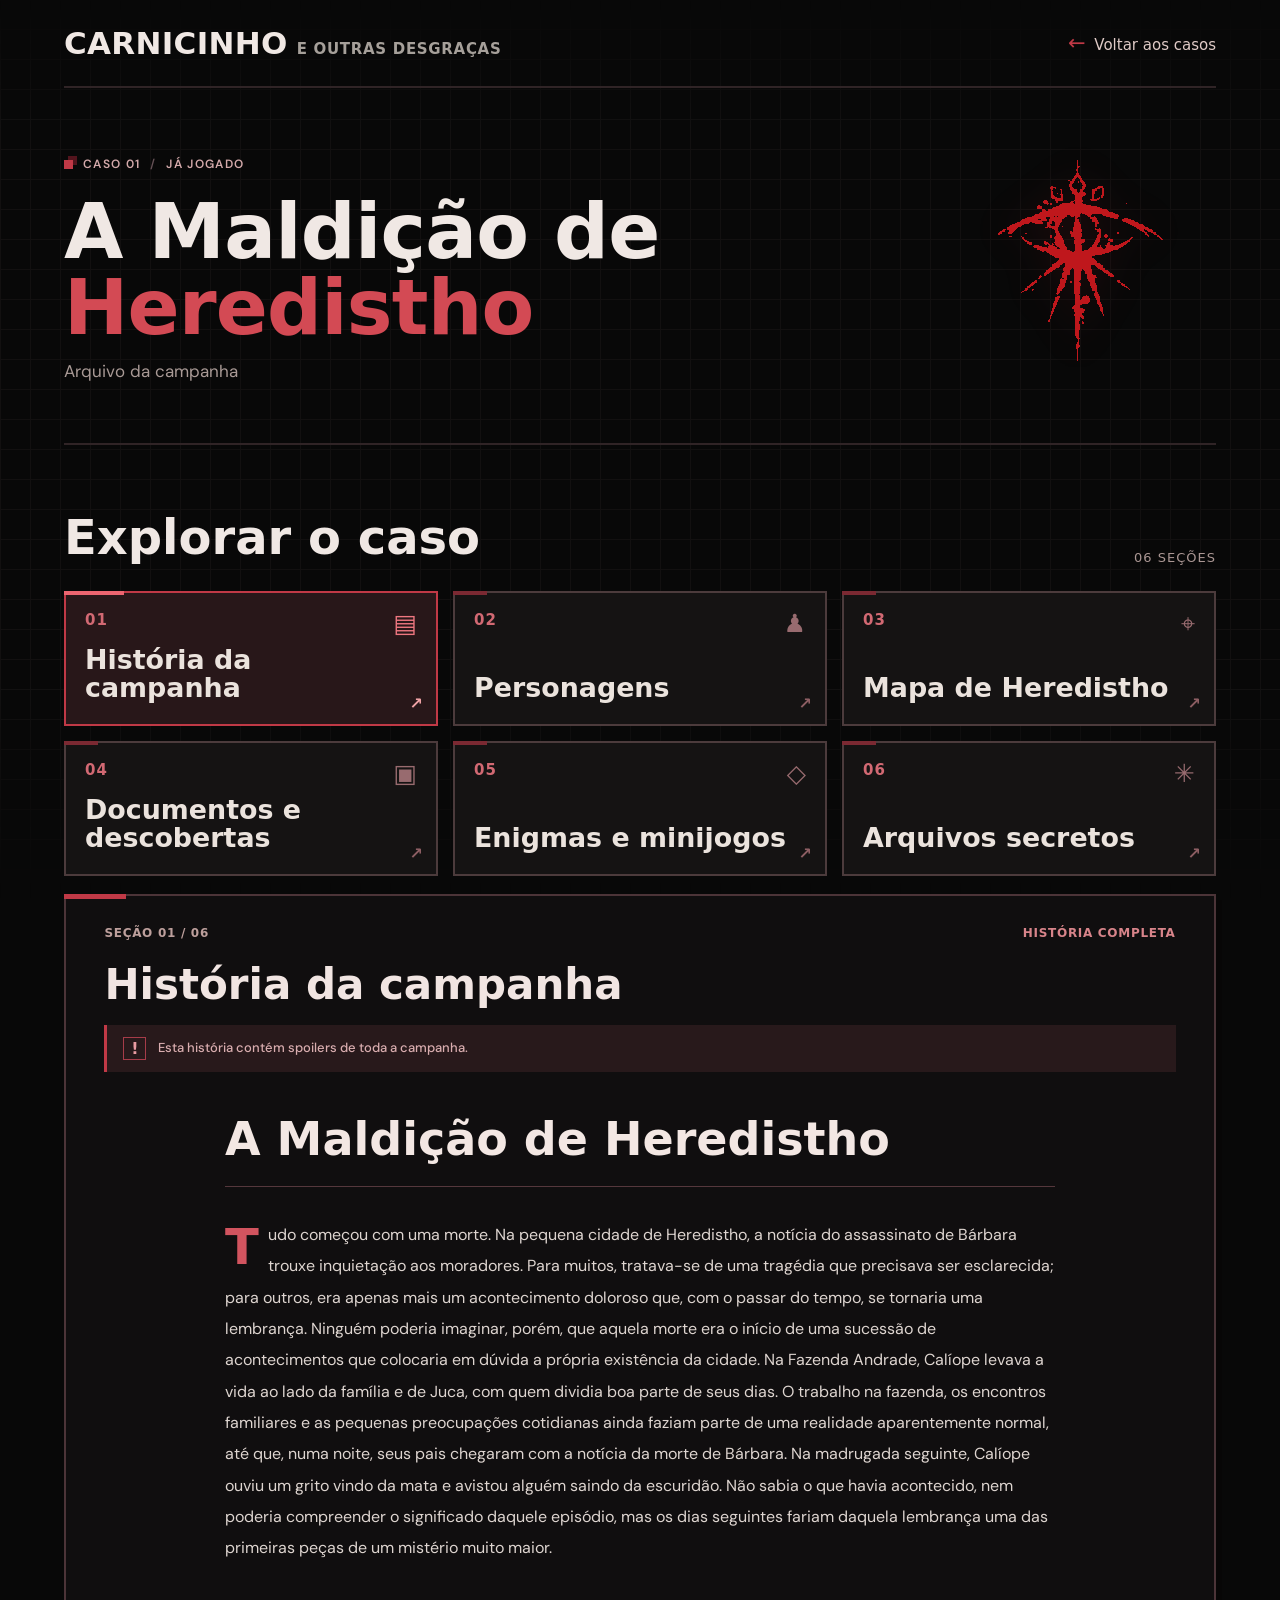
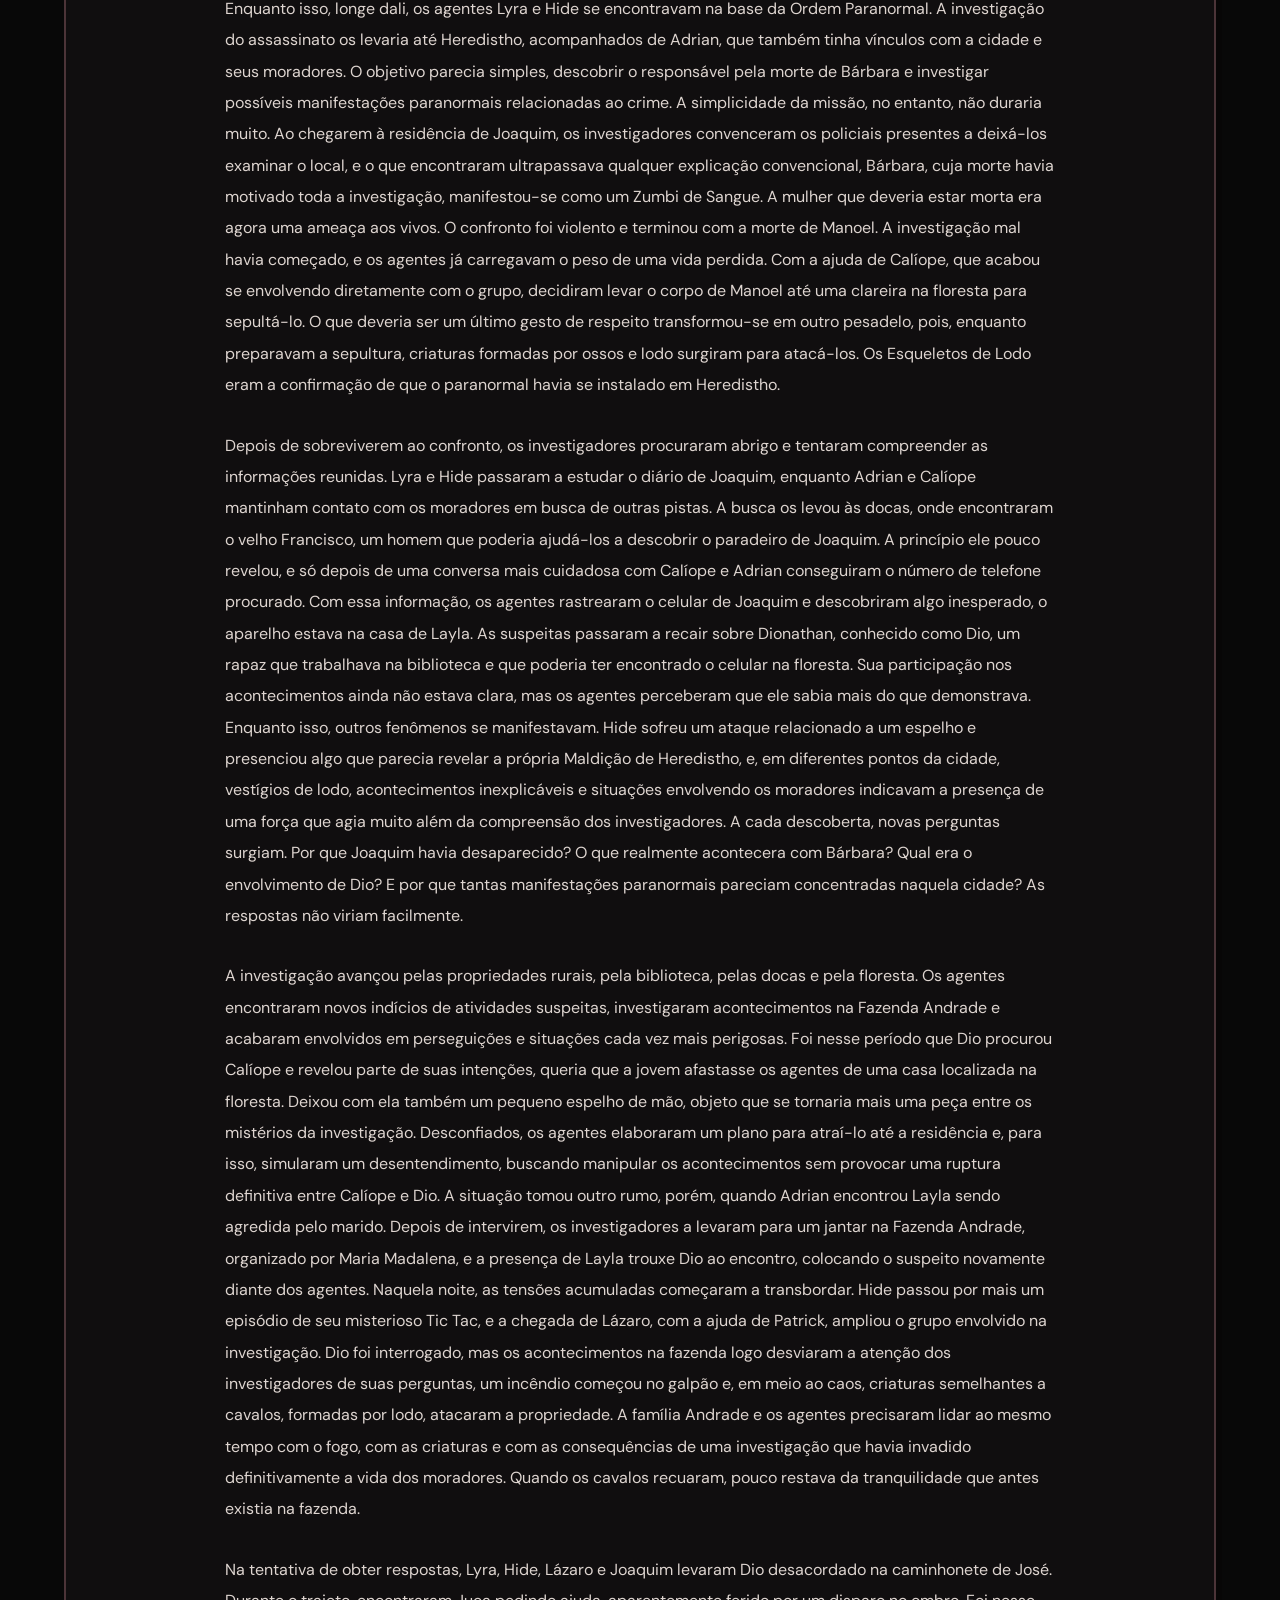
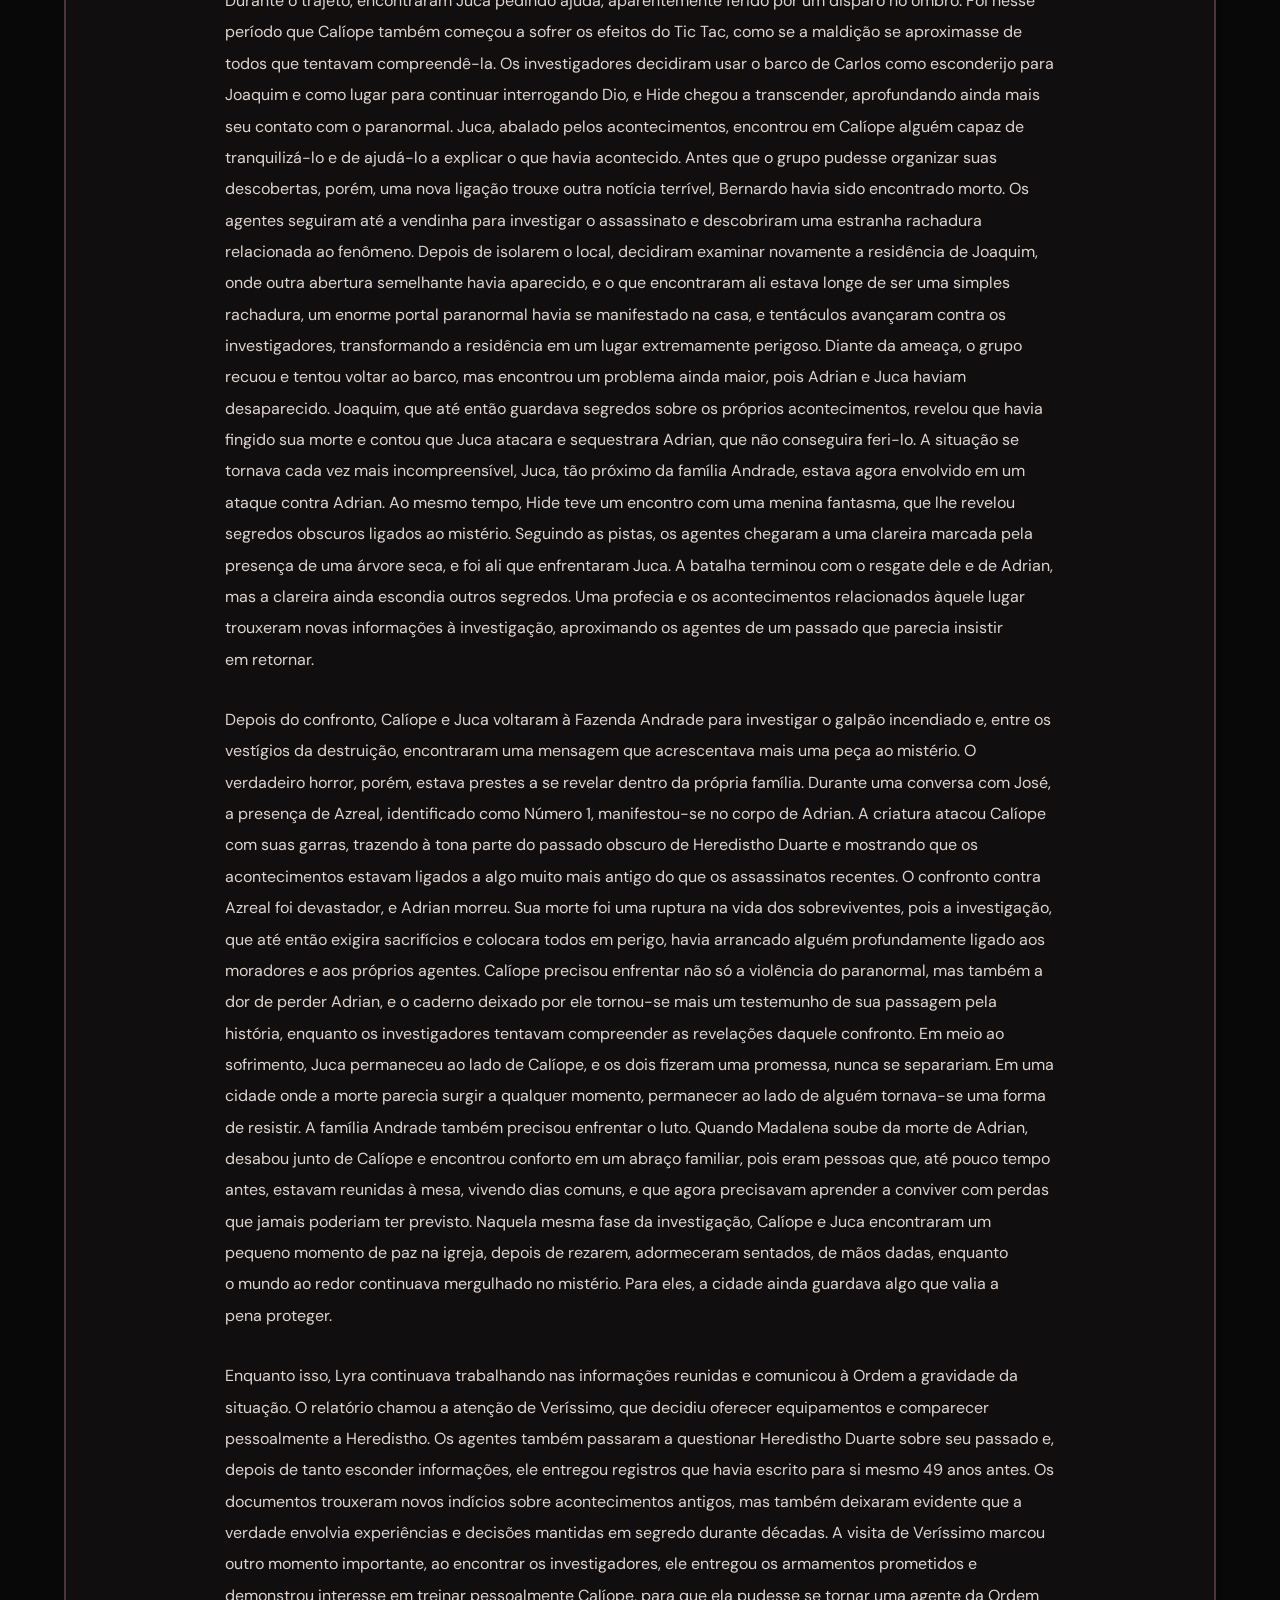
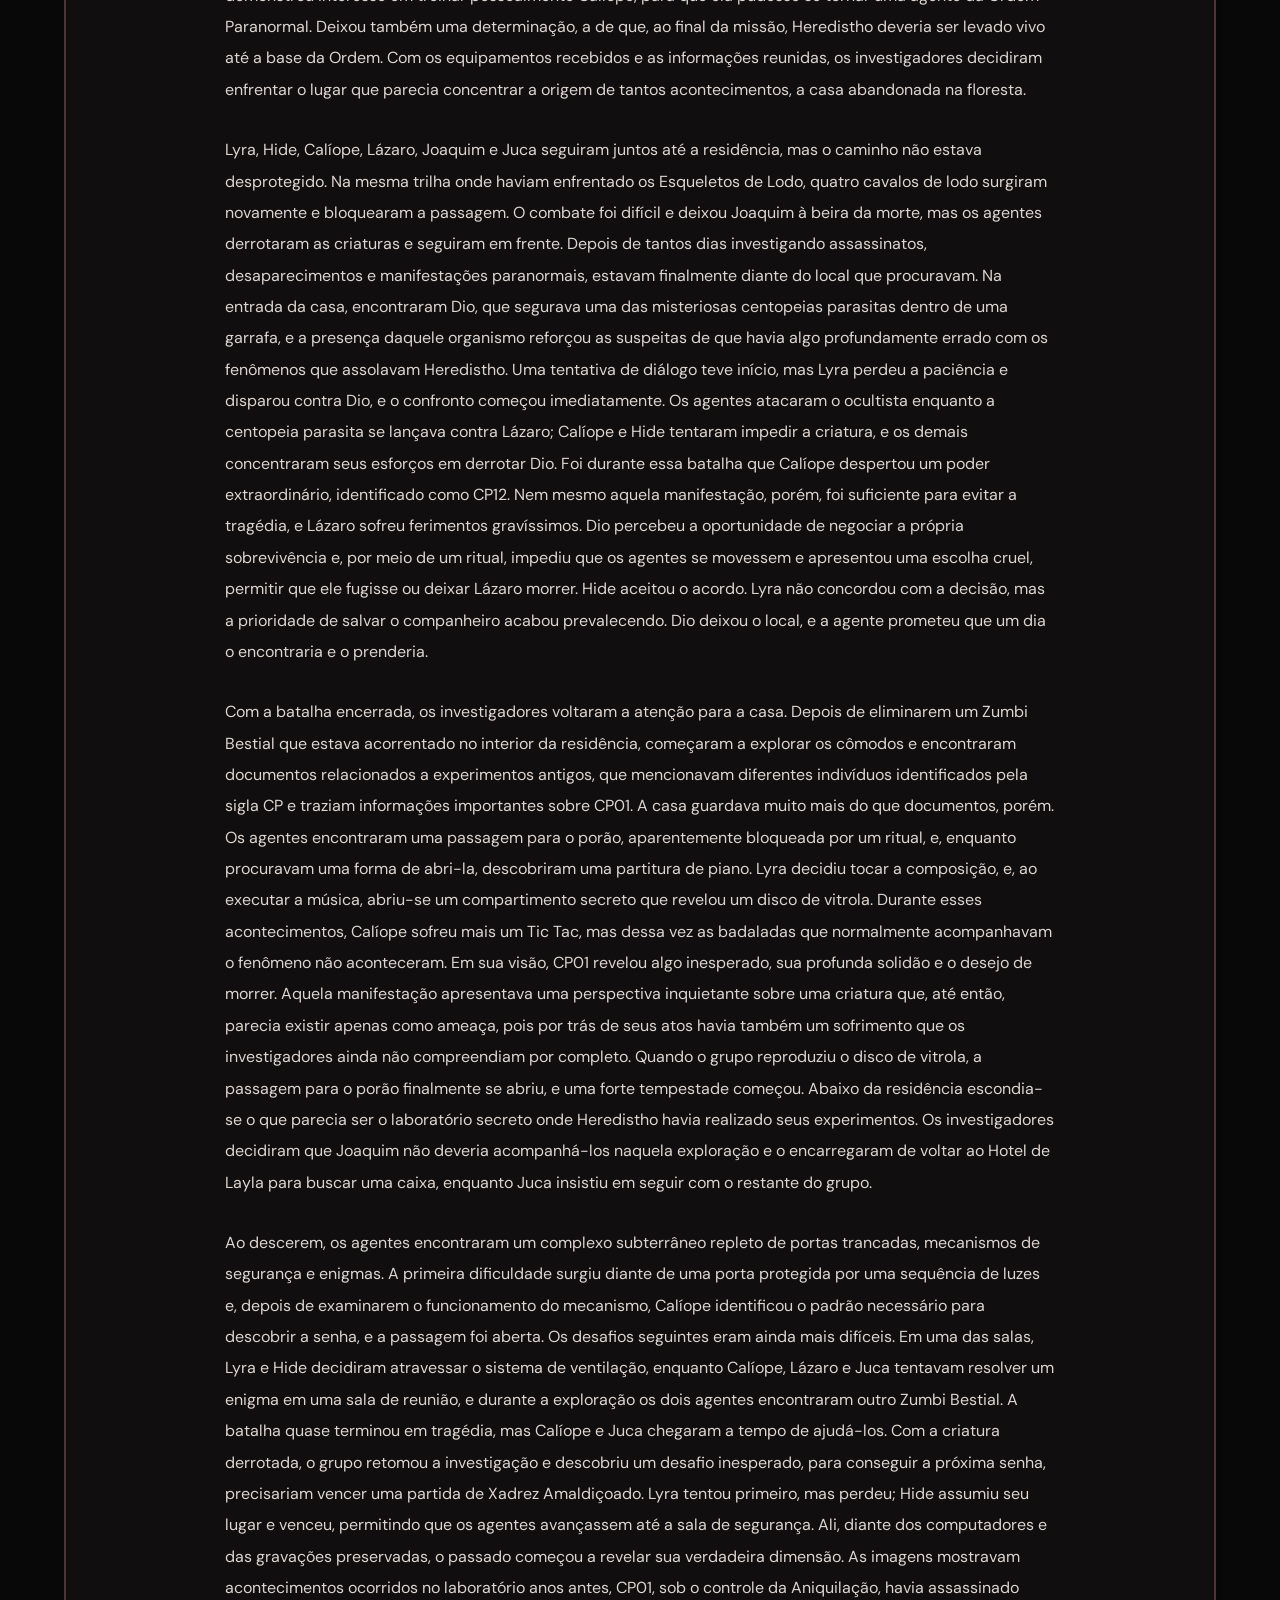
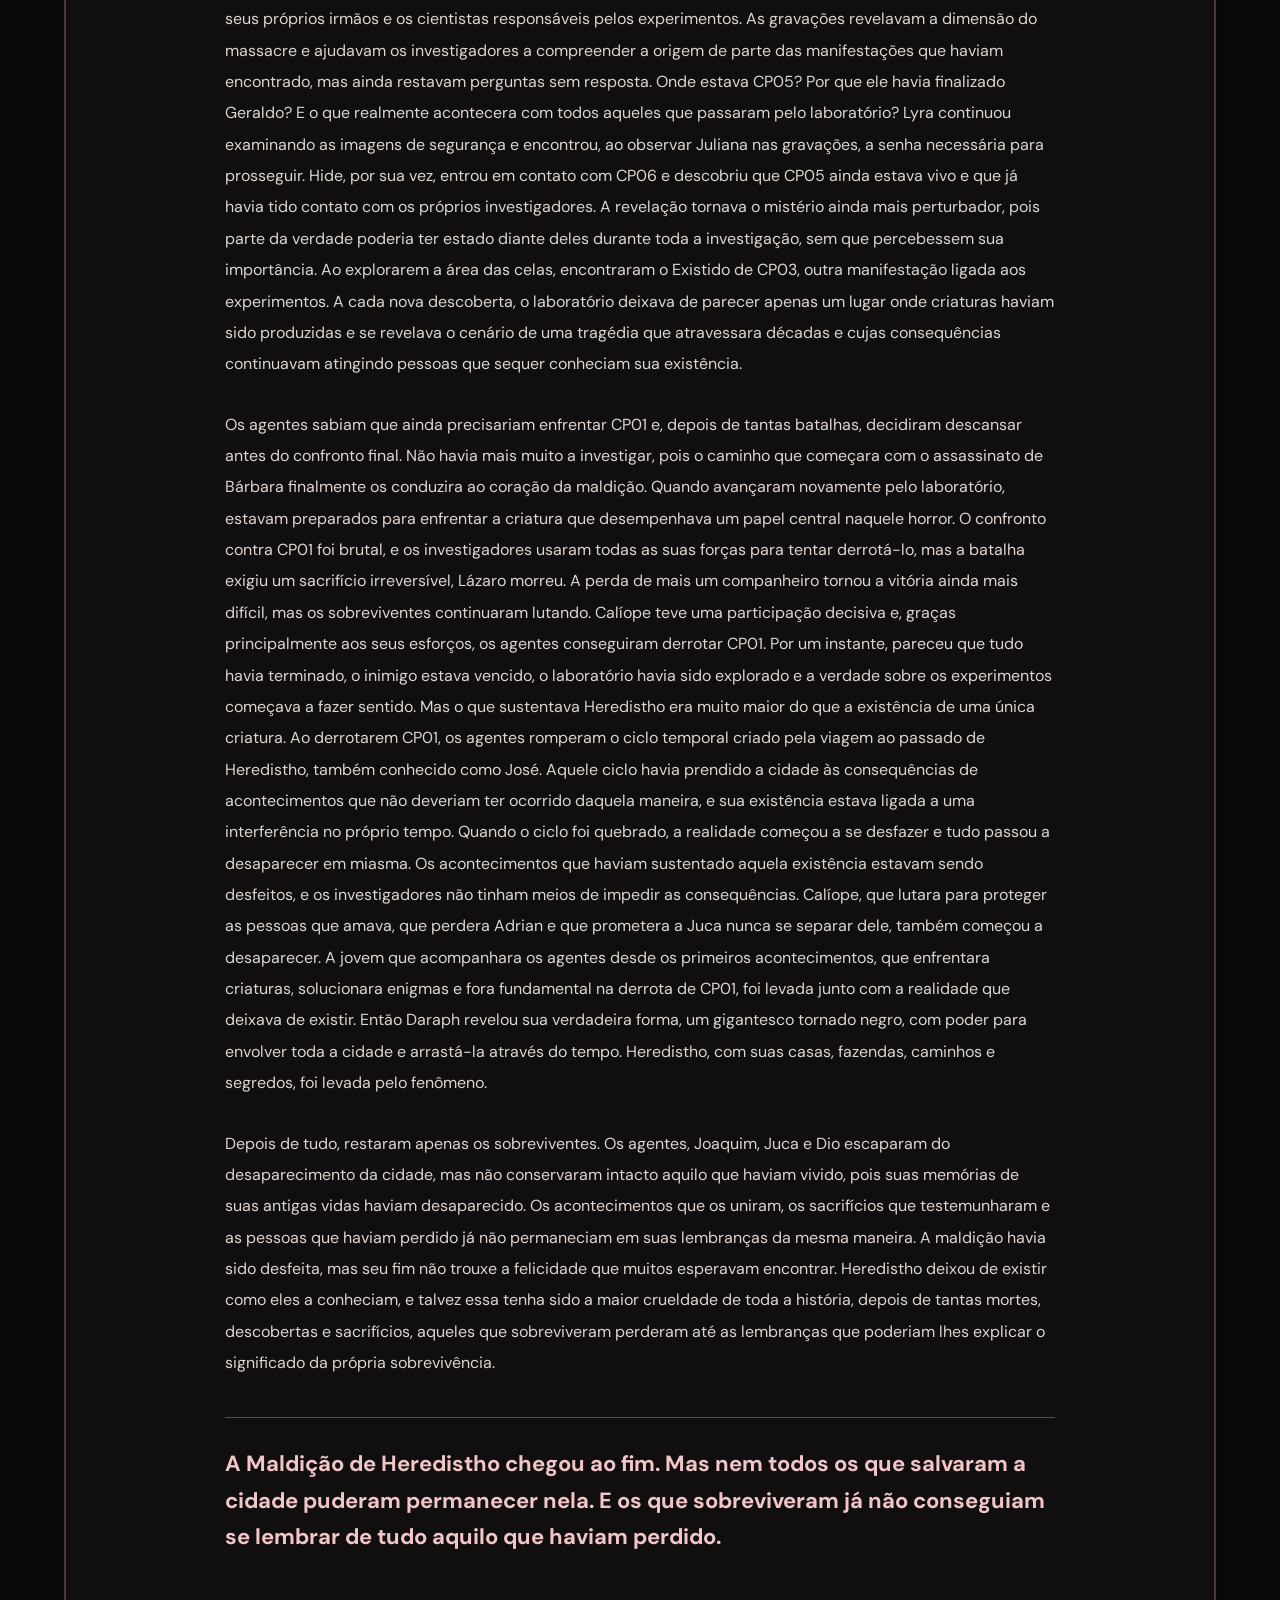
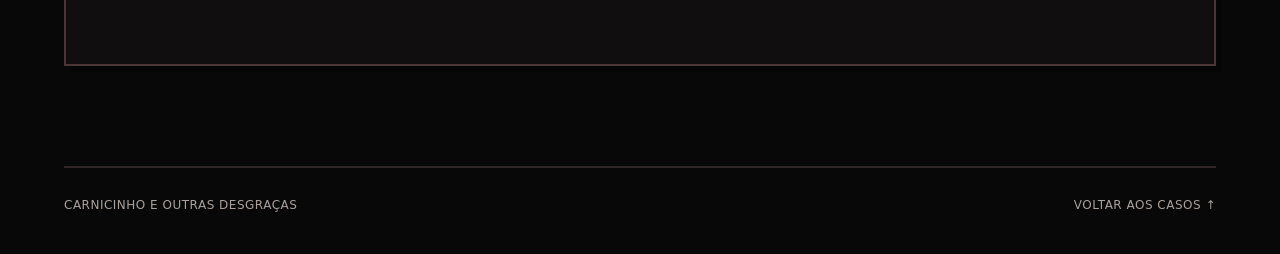
==== commit 168bd084: "feat: embed difficulty selection and quiz interface in Heredistho minigames tab" ====
--- a/heredistho.html
+++ b/heredistho.html
@@ -9,8 +9,9 @@
   <link rel="preconnect" href="https://fonts.googleapis.com">
   <link rel="preconnect" href="https://fonts.gstatic.com" crossorigin>
   <link href="https://fonts.googleapis.com/css2?family=DM+Sans:wght@400;500;600;700;800&family=Pixelify+Sans:wght@400;500;600;700&display=swap" rel="stylesheet">
-  <link rel="stylesheet" href="heredistho.css?v=2">
+  <link rel="stylesheet" href="heredistho.css?v=3">
   <script src="heredistho.js?v=1" defer></script>
+  <script src="heredistho-quiz.js?v=1" defer></script>
 </head>
 <body>
 <a href="#arquivo" class="skip-link">Ir para as seções</a>
@@ -102,11 +103,53 @@
         </div>
       </section>
       <section class="tab-panel" id="panel-enigmas" role="tabpanel" tabindex="0" aria-labelledby="tab-enigmas" hidden>
-        <div class="panel-top"><span>SEÇÃO 05 / 06</span><span class="panel-state">VAZIO</span></div>
+        <div class="panel-top"><span>SEÇÃO 05 / 06</span><span class="panel-state">01 MINIJOGO</span></div>
         <h3>Enigmas e minijogos</h3>
-        <div class="empty-content">
-          <span class="empty-glyph" aria-hidden="true">□</span>
-          <p>Conteúdo em preparação.</p>
+        <div class="quiz-shell" id="quiz-heredistho" aria-label="Quiz de A Maldição de Heredistho">
+          <div class="quiz-heading">
+            <span class="quiz-kicker">DESAFIO 01 / ARQUIVO HEREDISTHO</span>
+            <h4>O quanto você se lembra?</h4>
+            <p>Responda a perguntas sobre os acontecimentos da campanha e descubra sua pontuação. A cada partida, 10 perguntas são sorteadas de um banco com 36 questões.</p>
+          </div>
+          <div class="quiz-setup" id="quiz-setup">
+            <fieldset class="quiz-levels">
+              <legend>Escolha a dificuldade</legend>
+              <div class="quiz-level-grid">
+                <label class="quiz-level">
+                  <input type="radio" name="quiz-level" value="facil" checked>
+                  <span class="quiz-level-card"><span class="quiz-level-numeral">01</span><strong>FÁCIL</strong><small>Eventos e personagens principais</small></span>
+                </label>
+                <label class="quiz-level">
+                  <input type="radio" name="quiz-level" value="medio">
+                  <span class="quiz-level-card"><span class="quiz-level-numeral">02</span><strong>MÉDIO</strong><small>Pistas, locais e confrontos</small></span>
+                </label>
+                <label class="quiz-level">
+                  <input type="radio" name="quiz-level" value="dificil">
+                  <span class="quiz-level-card"><span class="quiz-level-numeral">03</span><strong>DIFÍCIL</strong><small>Experimentos e revelações</small></span>
+                </label>
+              </div>
+            </fieldset>
+            <button class="quiz-primary" type="button" id="quiz-start">INICIAR QUIZ <span aria-hidden="true">→</span></button>
+          </div>
+          <div class="quiz-play" id="quiz-play" hidden>
+            <div class="quiz-stats"><span id="quiz-counter">QUESTÃO 1 DE 10</span><span id="quiz-score">0 ACERTOS</span></div>
+            <div class="quiz-meter" aria-hidden="true"><span id="quiz-progress"></span></div>
+            <h4 class="quiz-question" id="quiz-question" tabindex="-1"></h4>
+            <div class="quiz-answers" id="quiz-options" aria-label="Alternativas"></div>
+            <p class="quiz-feedback" id="quiz-feedback" role="status" aria-live="polite" hidden></p>
+            <button class="quiz-primary" type="button" id="quiz-next" hidden>PRÓXIMA QUESTÃO</button>
+          </div>
+          <div class="quiz-result" id="quiz-result" hidden>
+            <span class="quiz-kicker">RESULTADO DA INVESTIGAÇÃO</span>
+            <strong class="quiz-final-score" id="quiz-final-score">0%</strong>
+            <h4 id="quiz-final-title" tabindex="-1">Investigador</h4>
+            <p id="quiz-final-summary"></p>
+            <div class="quiz-result-actions">
+              <button class="quiz-primary" type="button" id="quiz-replay">JOGAR NOVAMENTE <span aria-hidden="true">↻</span></button>
+              <button class="quiz-secondary" type="button" id="quiz-change-level">ALTERAR DIFICULDADE</button>
+            </div>
+          </div>
+          <noscript><p>Ative o JavaScript no navegador para jogar o quiz.</p></noscript>
         </div>
       </section>
       <section class="tab-panel" id="panel-secretos" role="tabpanel" tabindex="0" aria-labelledby="tab-secretos" hidden>
--- a/heredistho.css
+++ b/heredistho.css
@@ -75,6 +75,57 @@
 .panel-top{display:flex;align-items:center;justify-content:space-between;gap:12px;color:#bd9f9c;font:600 12px var(--pixel);letter-spacing:.7px}
 .panel-state{color:#9f8985}
 .tab-panel h3{font:600 clamp(28px,4vw,42px) var(--pixel);margin:20px 0 16px;color:#f1e5e2}
+
+/* Leitura da história completa */
+.story-panel{padding:30px clamp(18px,3vw,42px) 60px}
+.story-state{color:#d8848a}
+.story-note{
+  display:flex;align-items:center;gap:12px;
+  padding:12px 16px;margin:0 0 32px;
+  color:#d9adaf;background:#28191b;
+  border-left:3px solid var(--red);
+  font:500 13px/1.55 var(--body)
+}
+.story-note span{
+  display:inline-grid;place-items:center;
+  min-width:23px;height:23px;
+  border:1px solid #a63c49;color:#e99ba2;
+  font:700 16px var(--pixel)
+}
+.story-article{
+  max-width:830px;margin:0 auto;
+  padding:9px 0 20px;
+  color:#ded5d0;
+  font:400 16px/1.96 var(--body);
+  text-wrap:pretty
+}
+.story-article .story-title{
+  color:#f3e7e3;font:700 clamp(30px,4vw,46px)/1.15 var(--pixel);
+  margin:0 0 32px;
+  padding-bottom:20px;
+  border-bottom:1px solid #55373c
+}
+.story-article p{margin:0 0 29px}
+.story-article p:first-of-type::first-letter{
+  font:700 3.1em/.95 var(--pixel);
+  color:#d2545f;
+  float:left;
+  padding:5px 9px 0 0
+}
+.story-article .story-ending{
+  border-top:1px solid #704047;
+  padding:28px 0 0;margin-top:39px;
+  color:#f2c6c8;
+  font:600 clamp(18px,2.5vw,22px)/1.65 var(--body);
+}
+@media(max-width:640px){
+  .story-panel{padding:22px 18px 36px}
+  .story-article{font-size:15px;line-height:1.85}
+  .story-article p{margin-bottom:24px}
+  .story-note{padding:11px 12px;margin-bottom:24px}
+  .story-article .story-title{font-size:30px;margin-bottom:24px}
+}
+
 .empty-content{
   margin-top:26px;min-height:125px;border:2px dashed #443436;
   display:flex;align-items:center;justify-content:center;gap:18px;color:#bbaaa4;
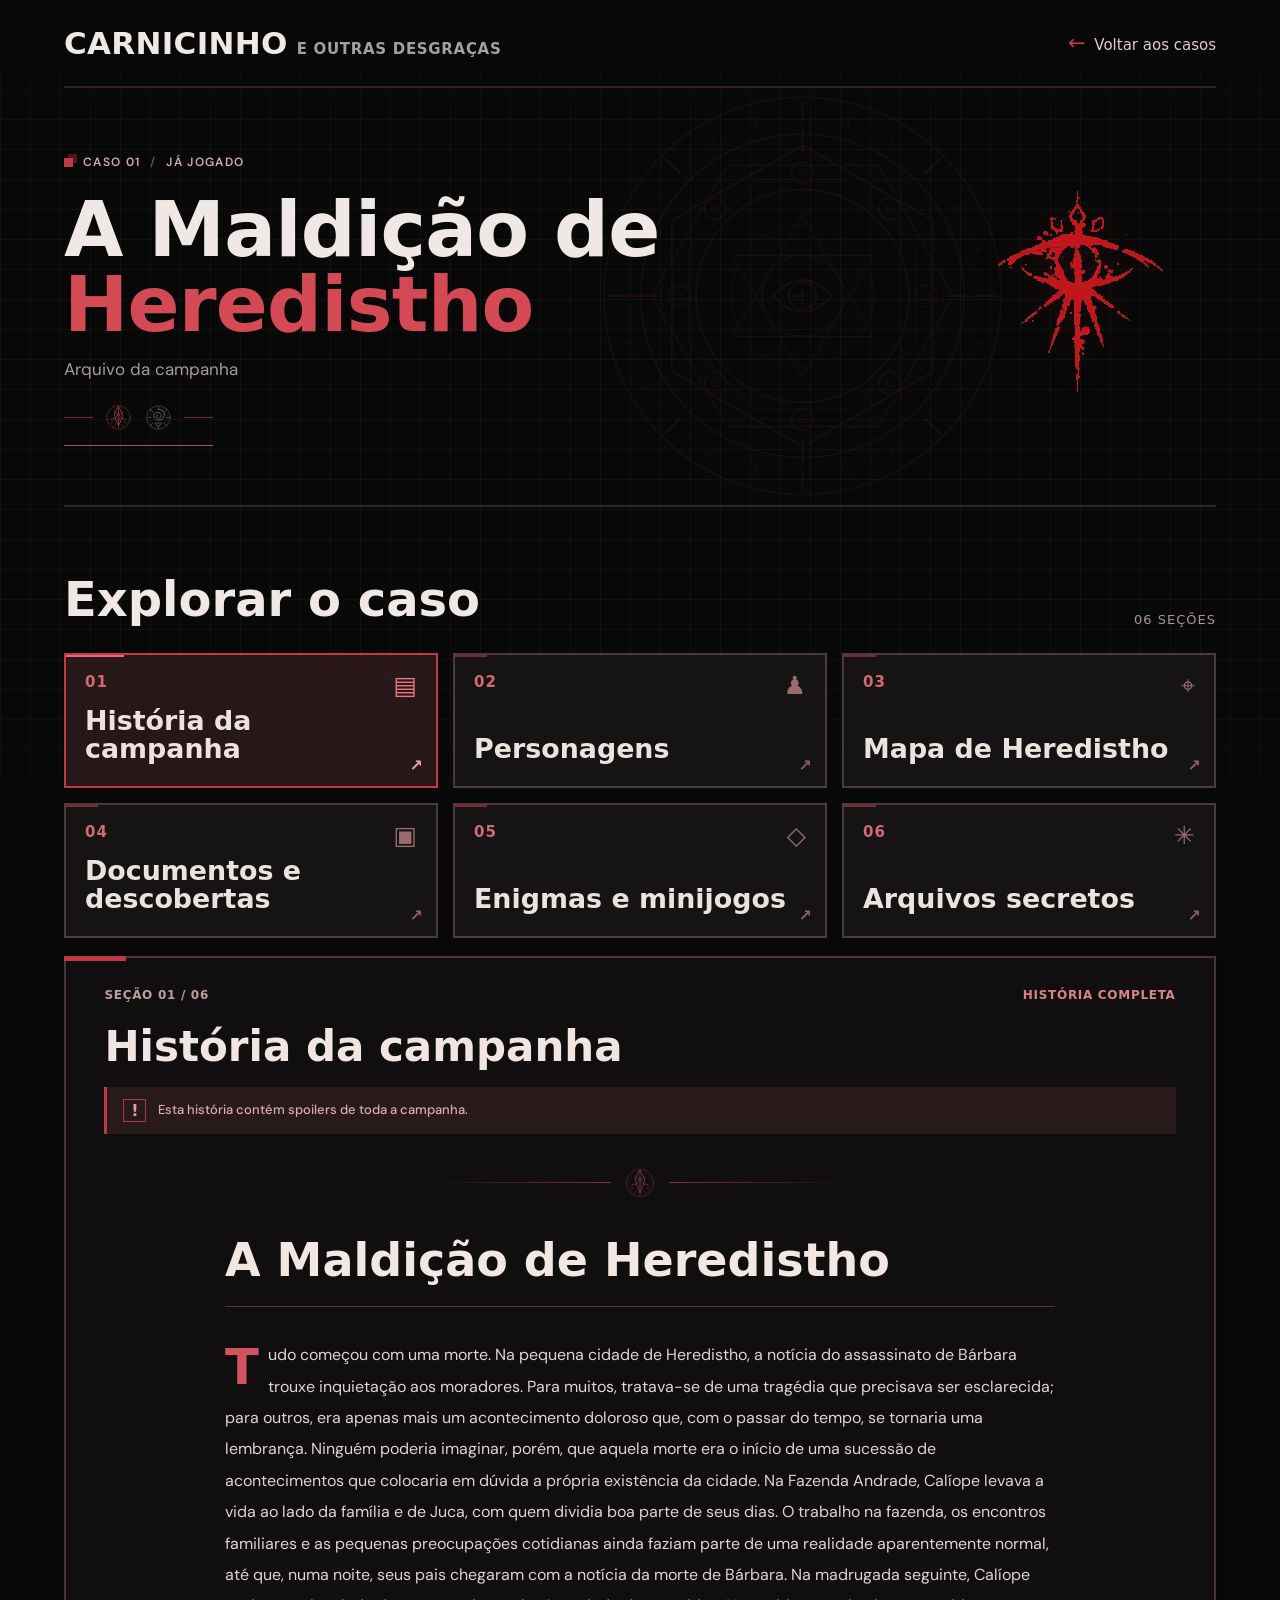
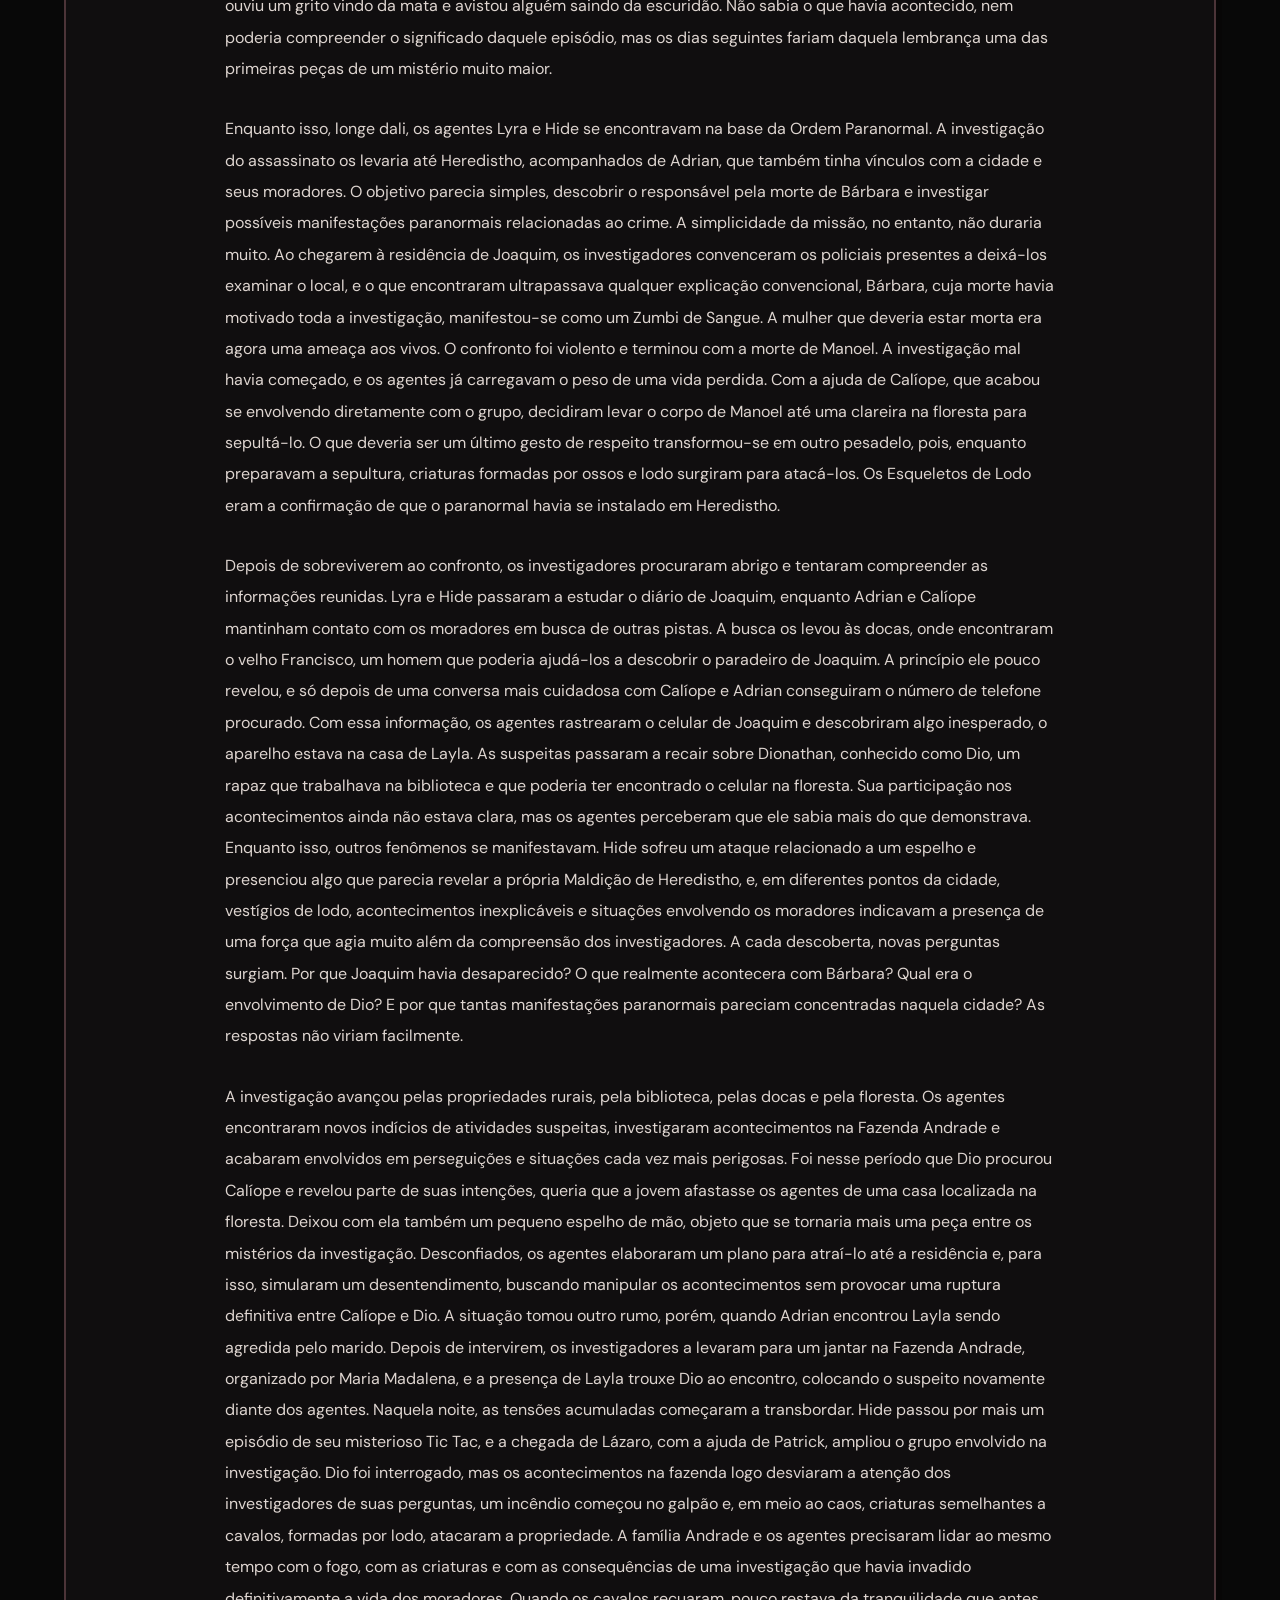
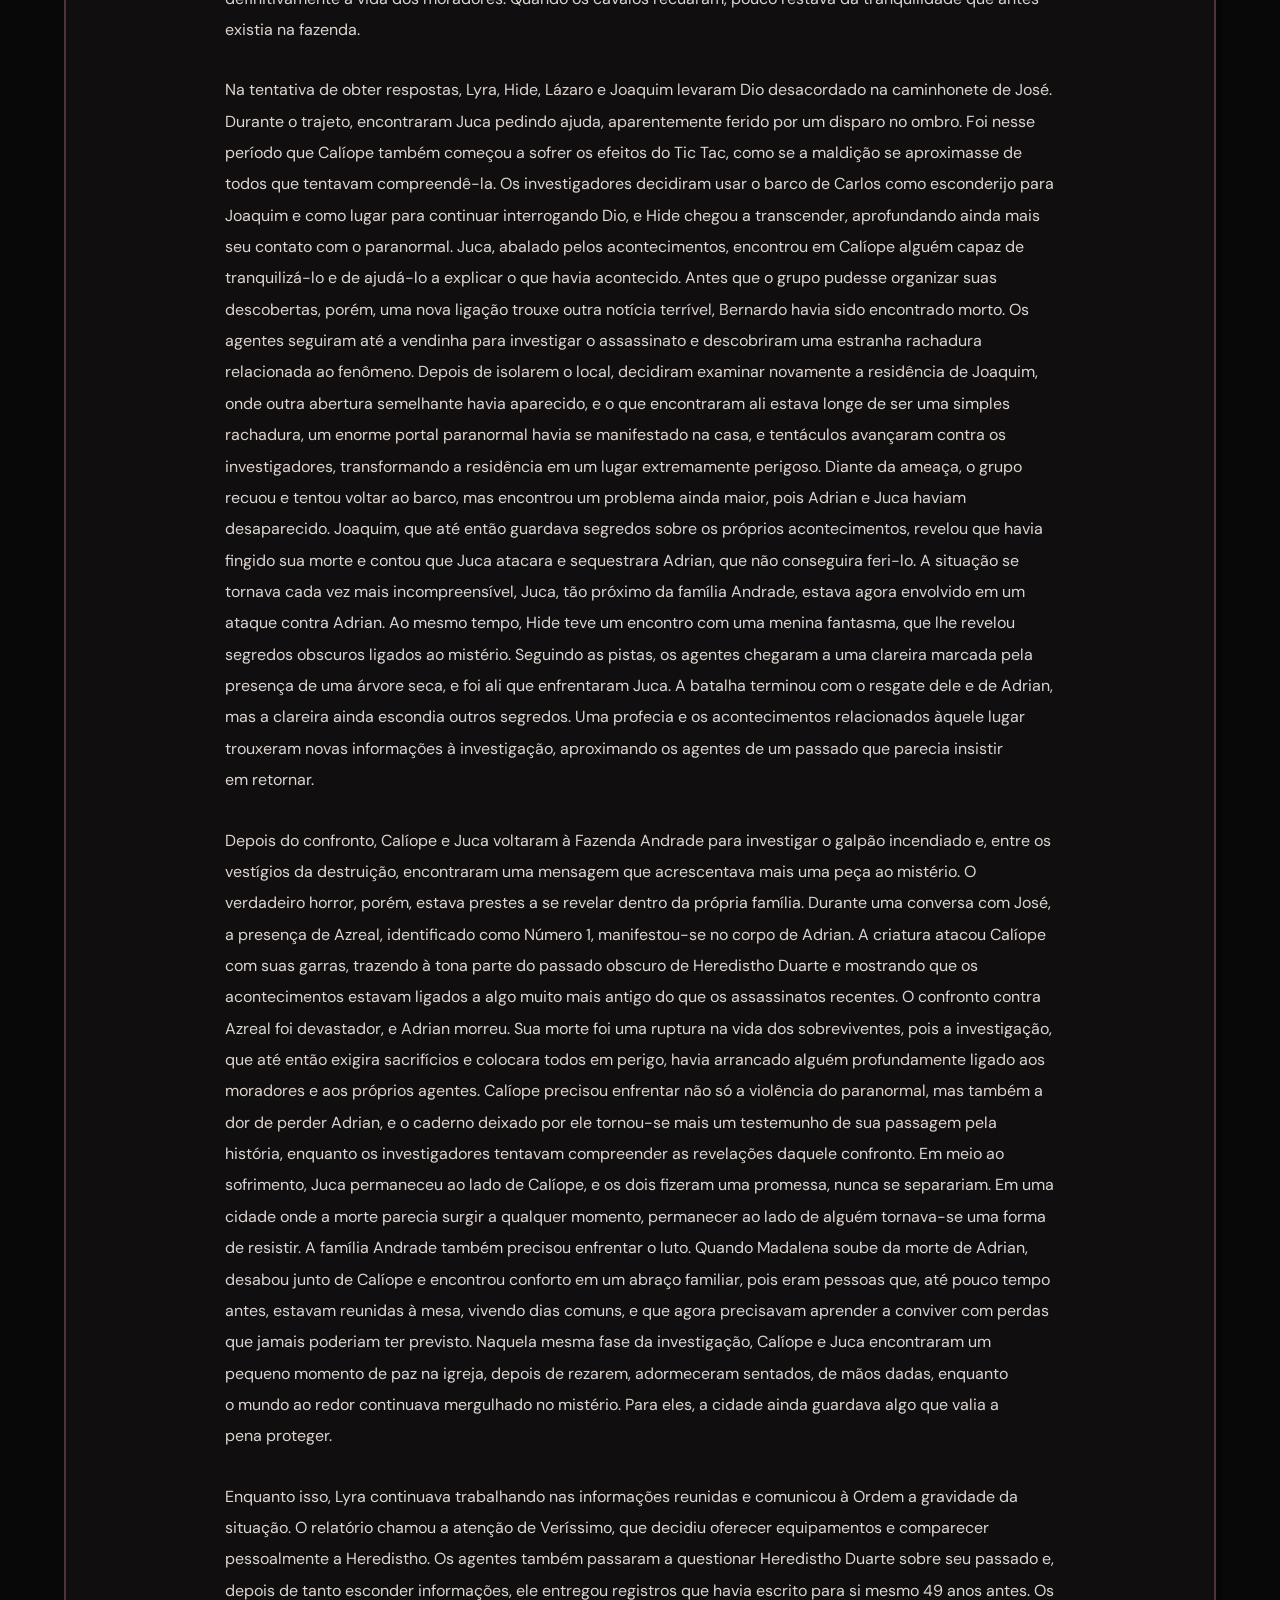
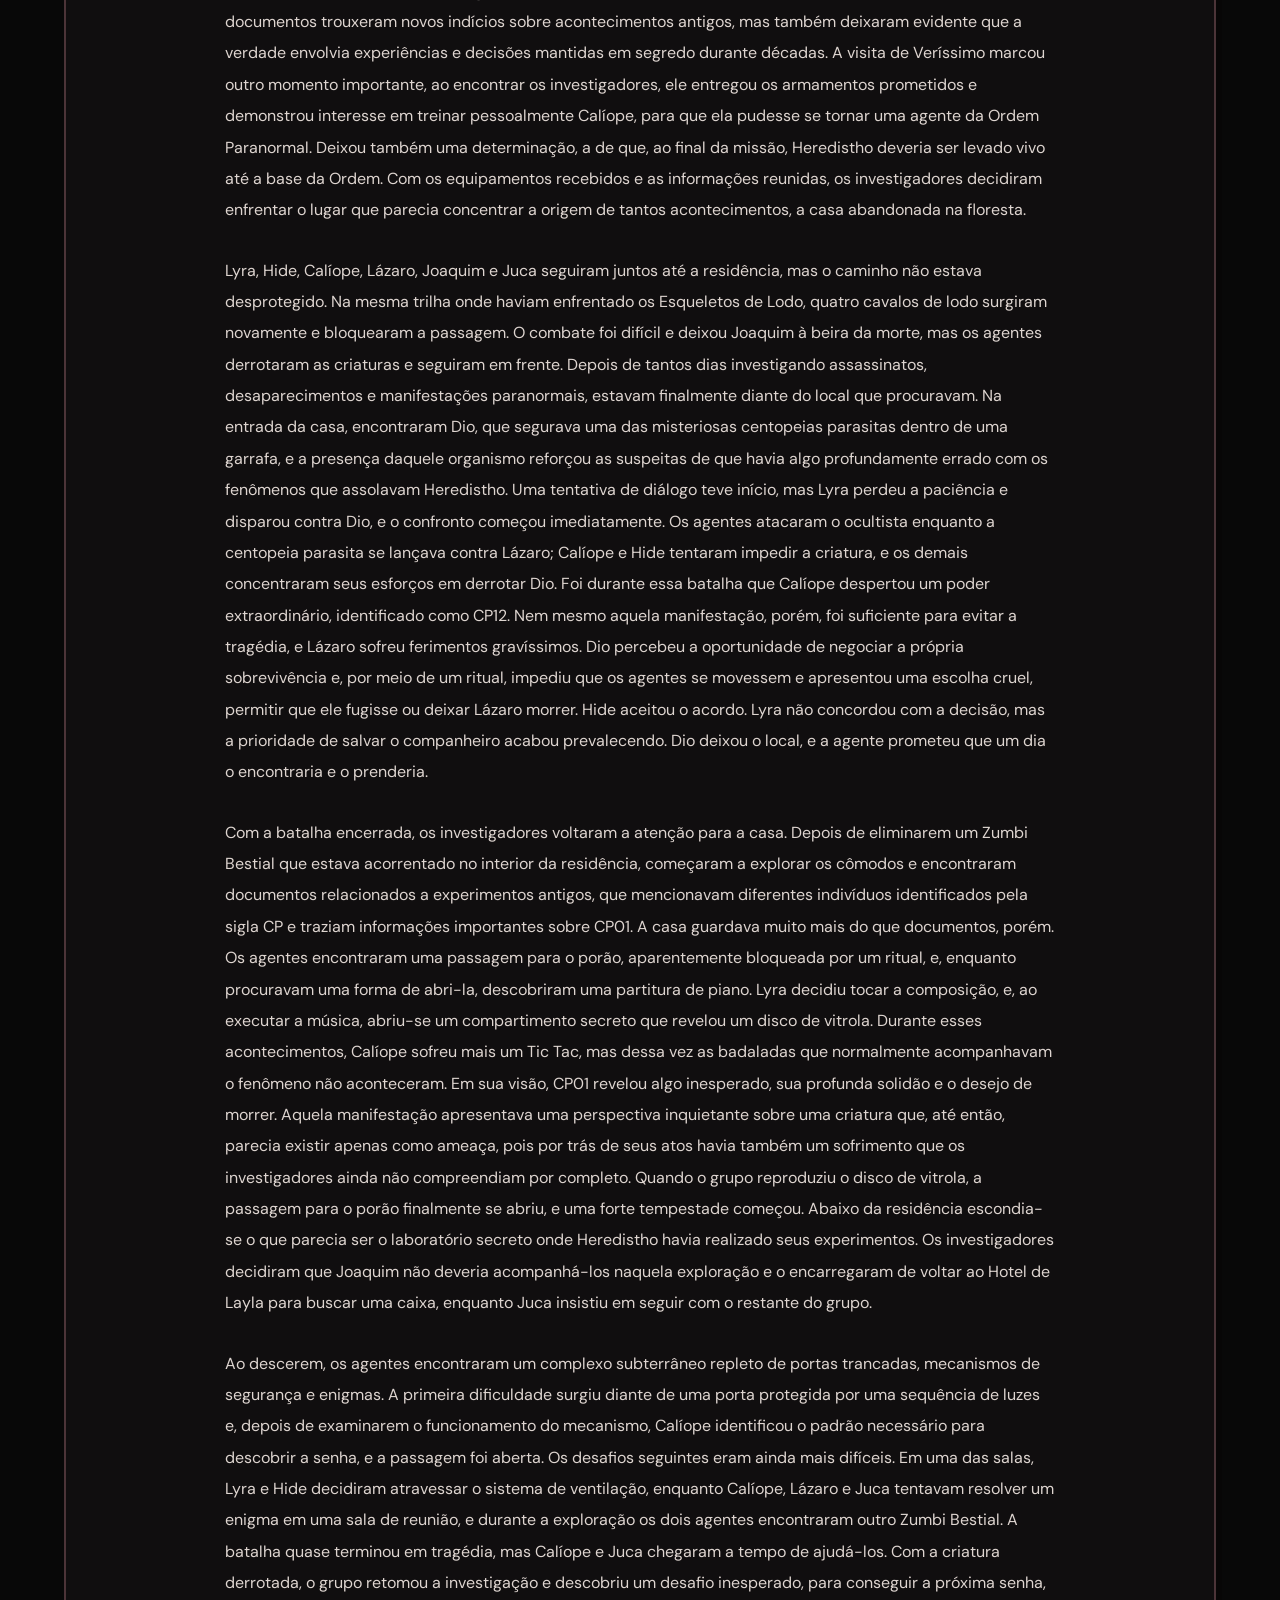
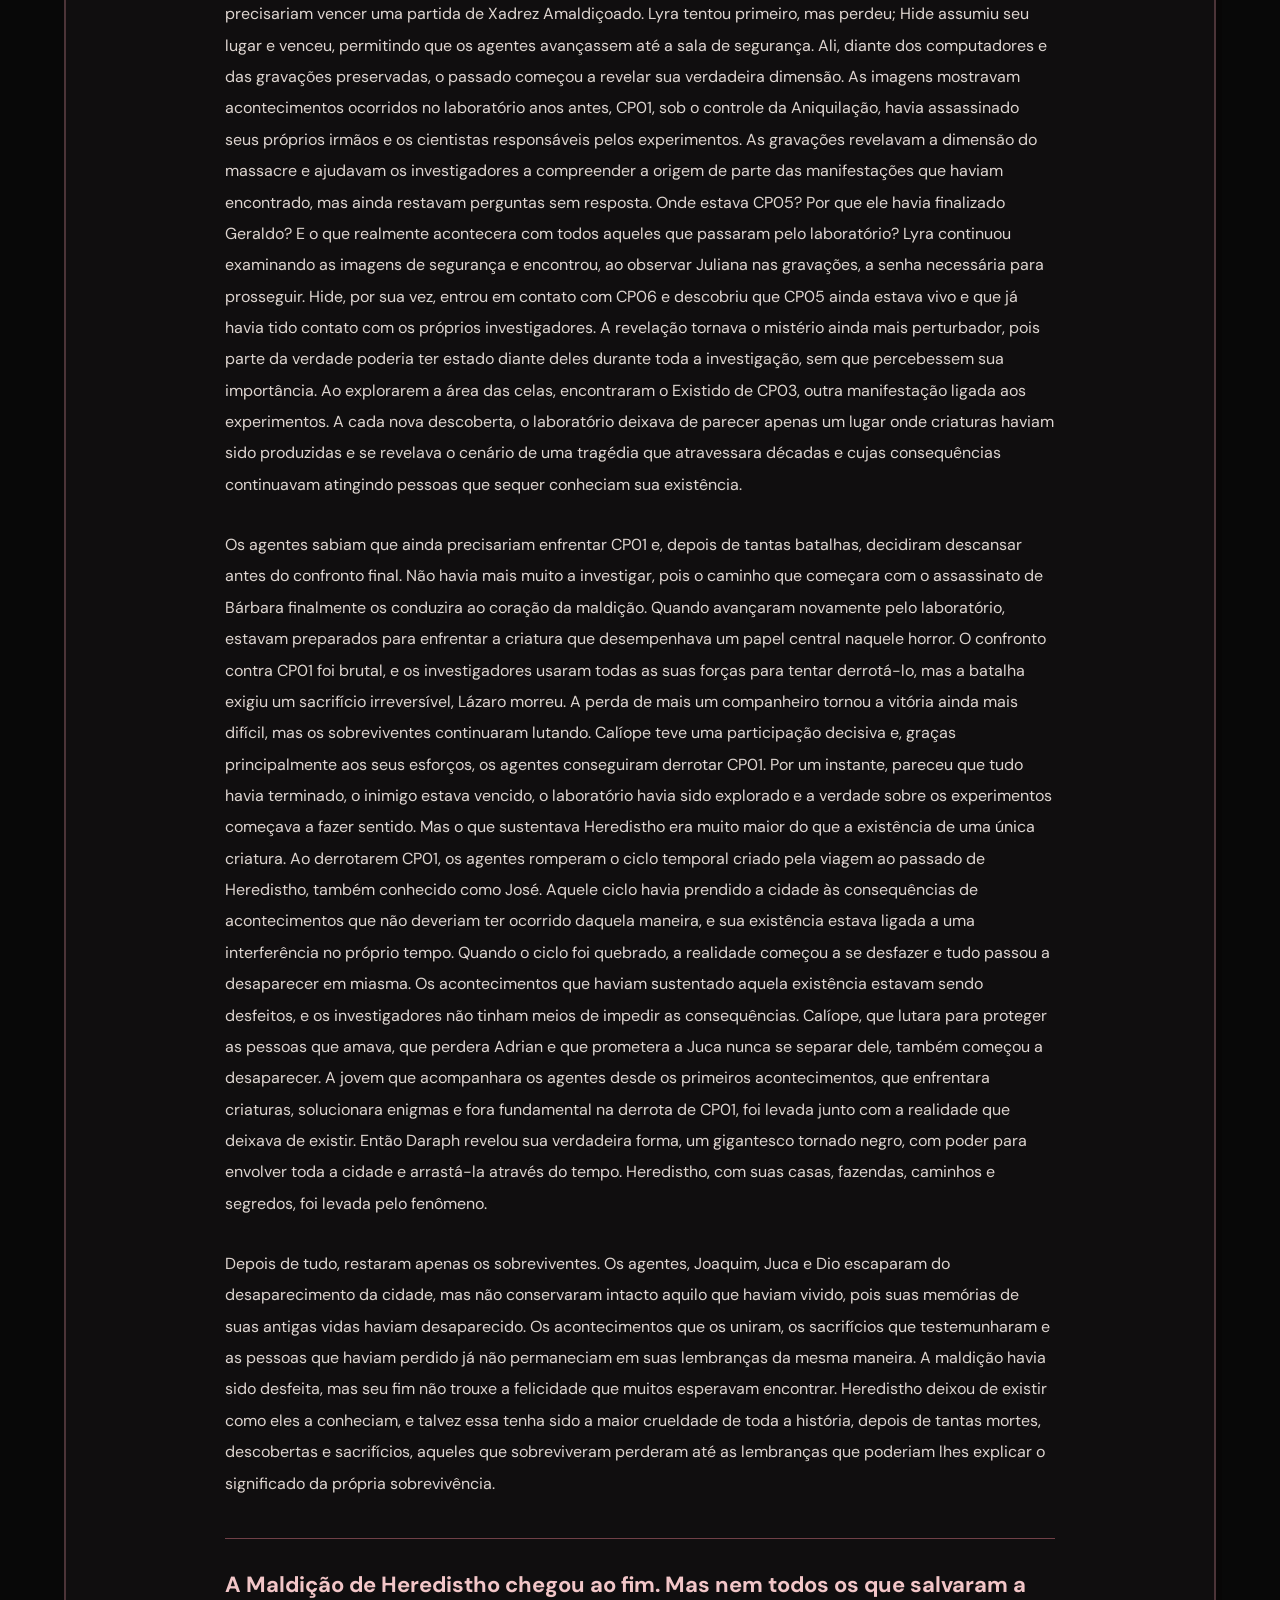
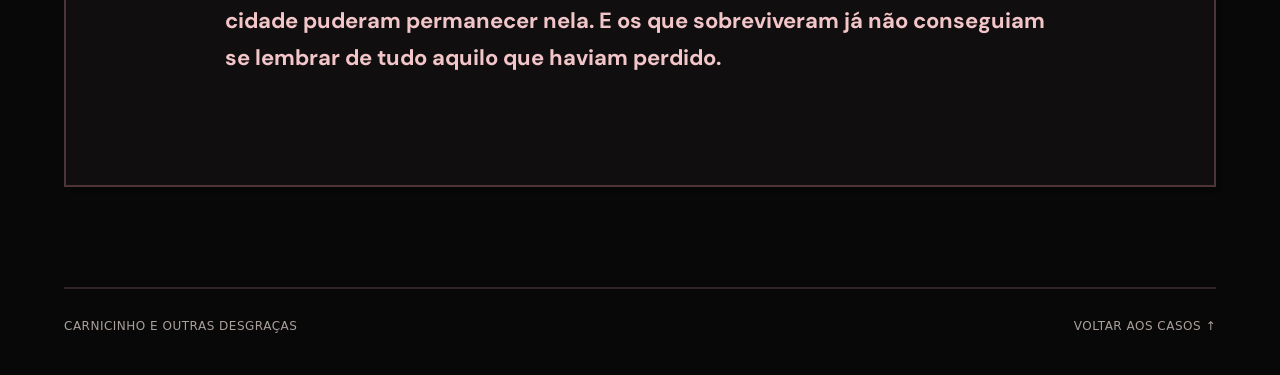
==== commit 5ec9e0d8: "design: add occult symbols and subtle ritual ornamentation" ====
--- a/heredistho.html
+++ b/heredistho.html
@@ -10,10 +10,11 @@
   <link rel="preconnect" href="https://fonts.gstatic.com" crossorigin>
   <link href="https://fonts.googleapis.com/css2?family=DM+Sans:wght@400;500;600;700;800&family=Pixelify+Sans:wght@400;500;600;700&display=swap" rel="stylesheet">
   <link rel="stylesheet" href="heredistho.css?v=3">
+  <link rel="stylesheet" href="sigilos.css?v=1">
   <script src="heredistho.js?v=1" defer></script>
-  <script src="heredistho-quiz.js?v=1" defer></script>
+  <script src="heredistho-quiz.js?v=2" defer></script>
 </head>
-<body>
+<body class="case-blood">
 <a href="#arquivo" class="skip-link">Ir para as seções</a>
 <div class="pixel-pattern" aria-hidden="true"></div>
 <div class="site">
@@ -24,10 +25,12 @@
 
   <main>
     <section class="case-hero" aria-labelledby="case-title">
+      <span class="occult-mandala" aria-hidden="true"></span>
       <div class="case-hero-copy">
         <span class="overline"><span class="red-square" aria-hidden="true"></span> CASO 01 <span class="status-separator">/</span> JÁ JOGADO</span>
         <h1 id="case-title">A Maldição de <span>Heredistho</span></h1>
         <p class="hero-subline">Arquivo da campanha</p>
+        <div class="case-omens" aria-hidden="true"><span class="occult-mark mark-blood"></span><span class="occult-mark mark-death"></span></div>
       </div>
       <div class="case-hero-symbol">
         <img src="[data-uri]" width="303" height="320" alt="Símbolo vermelho de A Maldição de Heredistho">
@@ -61,6 +64,7 @@
         <div class="panel-top"><span>SEÇÃO 01 / 06</span><span class="panel-state story-state">HISTÓRIA COMPLETA</span></div>
         <h3>História da campanha</h3>
         <div class="story-note"><span aria-hidden="true">!</span> Esta história contém spoilers de toda a campanha.</div>
+        <div class="occult-seam" aria-hidden="true"><span class="occult-mark mark-blood"></span></div>
         <article class="story-article" aria-label="Narrativa completa de A Maldição de Heredistho">
           <h4 class="story-title">A Maldição de Heredistho</h4>
           <p>Tudo começou com uma morte. Na pequena cidade de Heredistho, a notícia do assassinato de Bárbara trouxe inquietação aos moradores. Para muitos, tratava-se de uma tragédia que precisava ser esclarecida; para outros, era apenas mais um acontecimento doloroso que, com o passar do tempo, se tornaria uma lembrança. Ninguém poderia imaginar, porém, que aquela morte era o início de uma sucessão de acontecimentos que colocaria em dúvida a própria existência da cidade. Na Fazenda Andrade, Calíope levava a vida ao lado da família e de Juca, com quem dividia boa parte de seus dias. O trabalho na fazenda, os encontros familiares e as pequenas preocupações cotidianas ainda faziam parte de uma realidade aparentemente normal, até que, numa noite, seus pais chegaram com a notícia da morte de Bárbara. Na madrugada seguinte, Calíope ouviu um grito vindo da mata e avistou alguém saindo da escuridão. Não sabia o que havia acontecido, nem poderia compreender o significado daquele episódio, mas os dias seguintes fariam daquela lembrança uma das primeiras peças de um mistério muito maior.</p>
@@ -109,7 +113,7 @@
           <div class="quiz-heading">
             <span class="quiz-kicker">DESAFIO 01 / ARQUIVO HEREDISTHO</span>
             <h4>O quanto você se lembra?</h4>
-            <p>Responda a perguntas sobre os acontecimentos da campanha e descubra sua pontuação. A cada partida, 10 perguntas são sorteadas de um banco com 36 questões.</p>
+            <p>Responda a perguntas sobre os acontecimentos da campanha e descubra sua pontuação. A cada partida, você responde a 25 perguntas sorteadas de um banco com 90 questões, 30 por dificuldade.</p>
           </div>
           <div class="quiz-setup" id="quiz-setup">
             <fieldset class="quiz-levels">
@@ -132,7 +136,7 @@
             <button class="quiz-primary" type="button" id="quiz-start">INICIAR QUIZ <span aria-hidden="true">→</span></button>
           </div>
           <div class="quiz-play" id="quiz-play" hidden>
-            <div class="quiz-stats"><span id="quiz-counter">QUESTÃO 1 DE 10</span><span id="quiz-score">0 ACERTOS</span></div>
+            <div class="quiz-stats"><span id="quiz-counter">QUESTÃO 1 DE 25</span><span id="quiz-score">0 ACERTOS</span></div>
             <div class="quiz-meter" aria-hidden="true"><span id="quiz-progress"></span></div>
             <h4 class="quiz-question" id="quiz-question" tabindex="-1"></h4>
             <div class="quiz-answers" id="quiz-options" aria-label="Alternativas"></div>
--- a/heredistho.css
+++ b/heredistho.css
@@ -126,6 +126,101 @@
   .story-article .story-title{font-size:30px;margin-bottom:24px}
 }
 
+
+/* Quiz de Heredistho */
+.quiz-shell{
+  max-width:920px;margin:22px auto 0;padding:clamp(18px,3vw,32px);
+  border:2px solid #543136;background:#120d0e;
+  box-shadow:5px 5px 0 #070606;
+}
+.quiz-heading{margin-bottom:29px}
+.quiz-kicker{font:700 12px var(--pixel);letter-spacing:1.2px;color:#e68b94}
+.quiz-heading h4{
+  font:700 clamp(27px,3.3vw,42px)/1.12 var(--pixel);
+  margin:12px 0 13px;color:#f3e7e3
+}
+.quiz-heading p{font:400 15px/1.8 var(--body);color:#c2b3ae;max-width:720px;margin:0}
+.quiz-levels{border:0;margin:0;padding:0;min-width:0}
+.quiz-levels legend{
+  font:600 16px var(--pixel);padding:0 0 16px;color:#eddddd
+}
+.quiz-level-grid{display:grid;grid-template-columns:repeat(3,minmax(0,1fr));gap:12px}
+.quiz-level{position:relative;display:block;cursor:pointer;min-width:0}
+.quiz-level input{position:absolute;width:1px;height:1px;opacity:0}
+.quiz-level-card{
+  display:flex;flex-direction:column;align-items:flex-start;min-height:143px;gap:9px;
+  padding:18px 15px;border:2px solid #564046;background:#1c1517;
+  transition:border-color .18s,background .18s
+}
+.quiz-level:hover .quiz-level-card{border-color:#bb7078}
+.quiz-level input:checked + .quiz-level-card{
+  border-color:#dd5866;background:#2a1a1d;box-shadow:inset 0 3px 0 #dd5866
+}
+.quiz-level input:focus-visible + .quiz-level-card{outline:2px solid #fff;outline-offset:4px}
+.quiz-level-numeral{font:600 14px var(--pixel);color:#d48b90}
+.quiz-level strong{font:700 27px/1 var(--pixel);color:#f1e3df}
+.quiz-level small{font:400 12px/1.45 var(--body);color:#b7a49e}
+.quiz-primary,.quiz-secondary{
+  border:2px solid transparent;cursor:pointer;padding:13px 22px;
+  min-height:49px;font:700 18px var(--pixel);
+  letter-spacing:.3px;transition:background .2s,border-color .2s
+}
+.quiz-primary{
+  margin-top:23px;background:#bf3947;color:#fff5f1;
+  display:inline-flex;align-items:center;justify-content:center;gap:12px
+}
+.quiz-primary:hover{background:#df5161}
+.quiz-primary span{font-size:20px}
+.quiz-secondary{margin-top:23px;border-color:#796067;background:transparent;color:#f3d5d5}
+.quiz-secondary:hover{border-color:#d0a0a4;background:#211718}
+.quiz-stats{display:flex;justify-content:space-between;gap:12px;flex-wrap:wrap;color:#d4a4a7;font:600 14px var(--pixel);letter-spacing:.3px}
+.quiz-meter{margin:13px 0 29px;height:8px;border:1px solid #67474d;background:#2a2022;overflow:hidden}
+.quiz-meter span{display:block;height:100%;width:0;background:#d5505e;transition:width .2s}
+.quiz-question{font:700 clamp(25px,3.1vw,36px)/1.18 var(--pixel);margin:0 0 22px;color:#f5e9e6;max-width:790px}
+.quiz-answers{display:grid;grid-template-columns:1fr;gap:11px}
+.quiz-answer{
+  display:flex;gap:14px;align-items:center;text-align:left;padding:13px 16px;min-height:62px;
+  border:2px solid #4a363a;background:#1b1517;color:#eee2df;cursor:pointer;
+  transition:border-color .15s,background .15s
+}
+.quiz-answer:not(:disabled):hover{border-color:#be6f79;background:#281b1d}
+.quiz-answer:disabled{cursor:default;opacity:1}
+.quiz-answer-letter{
+  flex:0 0 31px;display:grid;place-items:center;width:31px;height:31px;
+  background:#372629;border:1px solid #655055;color:#e9b6bb;font:700 17px var(--pixel)
+}
+.quiz-answer-text{font:500 14px/1.5 var(--body)}
+.quiz-answer.is-correct{border-color:#6fae82;background:#15251b}
+.quiz-answer.is-correct .quiz-answer-letter{border-color:#6fae82;color:#b6efc2;background:#223b2a}
+.quiz-answer.is-incorrect{border-color:#cb6065;background:#341c20}
+.quiz-answer.is-incorrect .quiz-answer-letter{border-color:#cb6065;color:#ffd4d4}
+.quiz-feedback{
+  margin:18px 0 0;padding:13px 15px;border-left:3px solid #ba8b8c;
+  font:500 14px/1.65 var(--body);background:#281e20;color:#f0ddd7
+}
+.quiz-feedback.is-correct{border-color:#73b488;background:#19271d}
+.quiz-feedback.is-incorrect{border-color:#d66a71;background:#29191b}
+.quiz-result{padding:17px 0 6px;text-align:center}
+.quiz-final-score{display:block;font:700 clamp(65px,12vw,106px)/1.05 var(--pixel);color:#f3d5d4;margin:12px 0}
+.quiz-result h4{font:700 clamp(28px,5vw,42px) var(--pixel);margin:0 0 12px;color:#f5e6e3}
+.quiz-result p{font:500 15px/1.6 var(--body);color:#d5bbb6;margin:0}
+.quiz-result-actions{display:flex;flex-wrap:wrap;align-items:center;justify-content:center;gap:10px}
+@media(max-width:740px){
+  .quiz-level-grid{grid-template-columns:1fr}
+  .quiz-level-card{min-height:85px;display:grid;grid-template-columns:auto 1fr;grid-template-rows:auto auto;gap:3px 12px}
+  .quiz-level-numeral{grid-row:1/-1;align-self:center;font-size:20px}
+  .quiz-level strong{font-size:24px}
+  .quiz-level small{grid-column:2}
+  .quiz-answer{min-height:59px;padding:12px}
+}
+@media(max-width:440px){
+  .quiz-shell{padding:16px}
+  .quiz-heading p{font-size:14px}
+  .quiz-primary,.quiz-secondary{font-size:16px;width:100%}
+  .quiz-result-actions{gap:0}
+  .quiz-question{font-size:25px}
+}
+
 .empty-content{
   margin-top:26px;min-height:125px;border:2px dashed #443436;
   display:flex;align-items:center;justify-content:center;gap:18px;color:#bbaaa4;
--- a/sigilos.css
+++ b/sigilos.css
@@ -0,0 +1,115 @@
+/* Ornamentos autorais inspirados na linguagem visual do Outro Lado. */
+.occult-mark{
+  --sigil-color:#bfb6ac;
+  display:inline-block;flex:none;width:42px;height:42px;
+  background:var(--sigil-color);
+  -webkit-mask-position:center;-webkit-mask-repeat:no-repeat;-webkit-mask-size:contain;
+  mask-position:center;mask-repeat:no-repeat;mask-size:contain;
+}
+.mark-blood{--sigil-color:#b94b57;-webkit-mask-image:url("sigilo-sangue.svg");mask-image:url("sigilo-sangue.svg")}
+.mark-death{--sigil-color:#b0a8a1;-webkit-mask-image:url("sigilo-morte.svg");mask-image:url("sigilo-morte.svg")}
+.mark-knowledge{--sigil-color:#ddba58;-webkit-mask-image:url("sigilo-conhecimento.svg");mask-image:url("sigilo-conhecimento.svg")}
+.mark-energy{--sigil-color:#a779cb;-webkit-mask-image:url("sigilo-energia.svg");mask-image:url("sigilo-energia.svg")}
+.mark-fear{--sigil-color:#deddd7;-webkit-mask-image:url("sigilo-medo.svg");mask-image:url("sigilo-medo.svg")}
+
+.hero,.case-hero{position:relative;isolation:isolate}
+.hero > :not(.occult-mandala),.case-hero > :not(.occult-mandala){position:relative;z-index:1}
+.occult-mandala{
+  position:absolute;z-index:0;pointer-events:none;
+  display:block;width:clamp(280px,46vw,590px);aspect-ratio:1;
+  background:var(--occult-main,#8b424d);
+  -webkit-mask:url("selo-ritual.svg") center/contain no-repeat;
+  mask:url("selo-ritual.svg") center/contain no-repeat;
+  opacity:.115;
+}
+.hero .occult-mandala{right:-5%;top:5%}
+.case-hero .occult-mandala{right:17%;top:50%;width:clamp(250px,34vw,440px);transform:translateY(-50%);opacity:.115}
+.case-blood{--occult-main:#b74855}
+.case-knowledge{--occult-main:#c2a343}
+.case-knowledge .case-hero .occult-mandala{opacity:.13}
+
+.occult-elements{
+  display:flex;align-items:center;justify-content:center;flex-wrap:wrap;
+  gap:clamp(15px,4vw,55px);
+  padding:21px 10px 26px;margin:0;
+  border-bottom:1px solid #302927;
+  background:linear-gradient(90deg,transparent,#17131377 50%,transparent);
+}
+.occult-element{
+  display:flex;flex-direction:column;align-items:center;justify-content:center;gap:5px;
+  min-width:73px;
+}
+.occult-element .occult-mark{width:32px;height:32px;opacity:.72;transition:opacity .2s,transform .2s}
+.occult-element span:last-child{
+  font:500 10px/1.2 var(--display,"Pixelify Sans",sans-serif);
+  color:#aaa099;letter-spacing:1px;text-transform:uppercase
+}
+.occult-element:hover .occult-mark{opacity:.95;transform:translateY(-2px)}
+
+.case-card .card-occult{
+  position:absolute;right:20px;top:54px;
+  width:43px;height:43px;opacity:.28;pointer-events:none;
+  transition:opacity .2s,transform .2s;
+}
+.case-card.heredistho .card-occult{--sigil-color:#e26875}
+.case-card.principe .card-occult{--sigil-color:#eed07f}
+.case-card.cataclisma .card-occult{--sigil-color:#77b7dc}
+.case-card:hover .card-occult{opacity:.65;transform:rotate(12deg)}
+
+.case-omens{
+  display:flex;align-items:center;gap:11px;margin-top:23px;
+  width:max-content;max-width:100%;padding:0 0 13px;
+  border-bottom:1px solid currentColor;color:var(--occult-main,#aa5058)
+}
+.case-omens::before,.case-omens::after{content:"";width:29px;height:1px;background:currentColor;opacity:.6}
+.case-omens .occult-mark{width:29px;height:29px;opacity:.88}
+.case-omens .mark-death{--sigil-color:#9c938f}
+.case-omens .mark-fear{--sigil-color:#c5beb5}
+.case-omens .mark-blood{--sigil-color:#d34f61}
+.case-omens .mark-knowledge{--sigil-color:#d5b342}
+
+.occult-seam{
+  display:flex;align-items:center;justify-content:center;gap:12px;
+  margin:6px auto 25px;width:min(100%,830px);
+  color:var(--occult-main,#b74b56);opacity:.67
+}
+.occult-seam::before,.occult-seam::after{
+  content:"";height:1px;flex:1;max-width:180px;
+  background:linear-gradient(90deg,transparent,currentColor)
+}
+.occult-seam::after{transform:scaleX(-1)}
+.occult-seam .occult-mark{width:34px;height:34px}
+.case-blood .occult-seam .occult-mark{--sigil-color:#bb5360}
+.case-knowledge .occult-seam .occult-mark{--sigil-color:#ccad52}
+
+.archive .tabs .tab{overflow:hidden}
+.archive .tabs .tab::after{
+  content:"";position:absolute;right:24px;top:-33px;width:105px;height:105px;
+  pointer-events:none;opacity:.06;background:var(--occult-main,#b14a54);
+  -webkit-mask:url("selo-ritual.svg") center/contain no-repeat;
+  mask:url("selo-ritual.svg") center/contain no-repeat
+}
+.archive .tabs .tab[aria-selected="true"]::after{opacity:.11}
+.quiz-shell{position:relative;isolation:isolate}
+.quiz-shell::before{
+  content:"";display:block;position:absolute;
+  width:140px;height:140px;top:8px;right:7px;
+  background:var(--occult-main,#ae4852);opacity:.08;
+  -webkit-mask:url("selo-ritual.svg") center/contain no-repeat;
+  mask:url("selo-ritual.svg") center/contain no-repeat;
+  pointer-events:none;z-index:0
+}
+.quiz-shell > *{position:relative;z-index:1}
+
+@media(max-width:640px){
+  .hero .occult-mandala{width:310px;right:-32px;top:26%;opacity:.085}
+  .case-hero .occult-mandala{width:265px;right:-30px;top:40%;opacity:.09}
+  .occult-elements{gap:7px 14px;padding:19px 4px}
+  .occult-element{min-width:56px}
+  .occult-element .occult-mark{width:28px;height:28px}
+  .occult-element span:last-child{font-size:9px;letter-spacing:0}
+  .case-card .card-occult{right:16px;top:45px}
+  .case-omens{margin-top:18px}
+  .archive .tabs .tab::after{width:70px;height:70px;right:-6px;top:-10px}
+}
+@media(prefers-reduced-motion:reduce){.case-card .card-occult,.occult-element .occult-mark{transition:none!important}}
